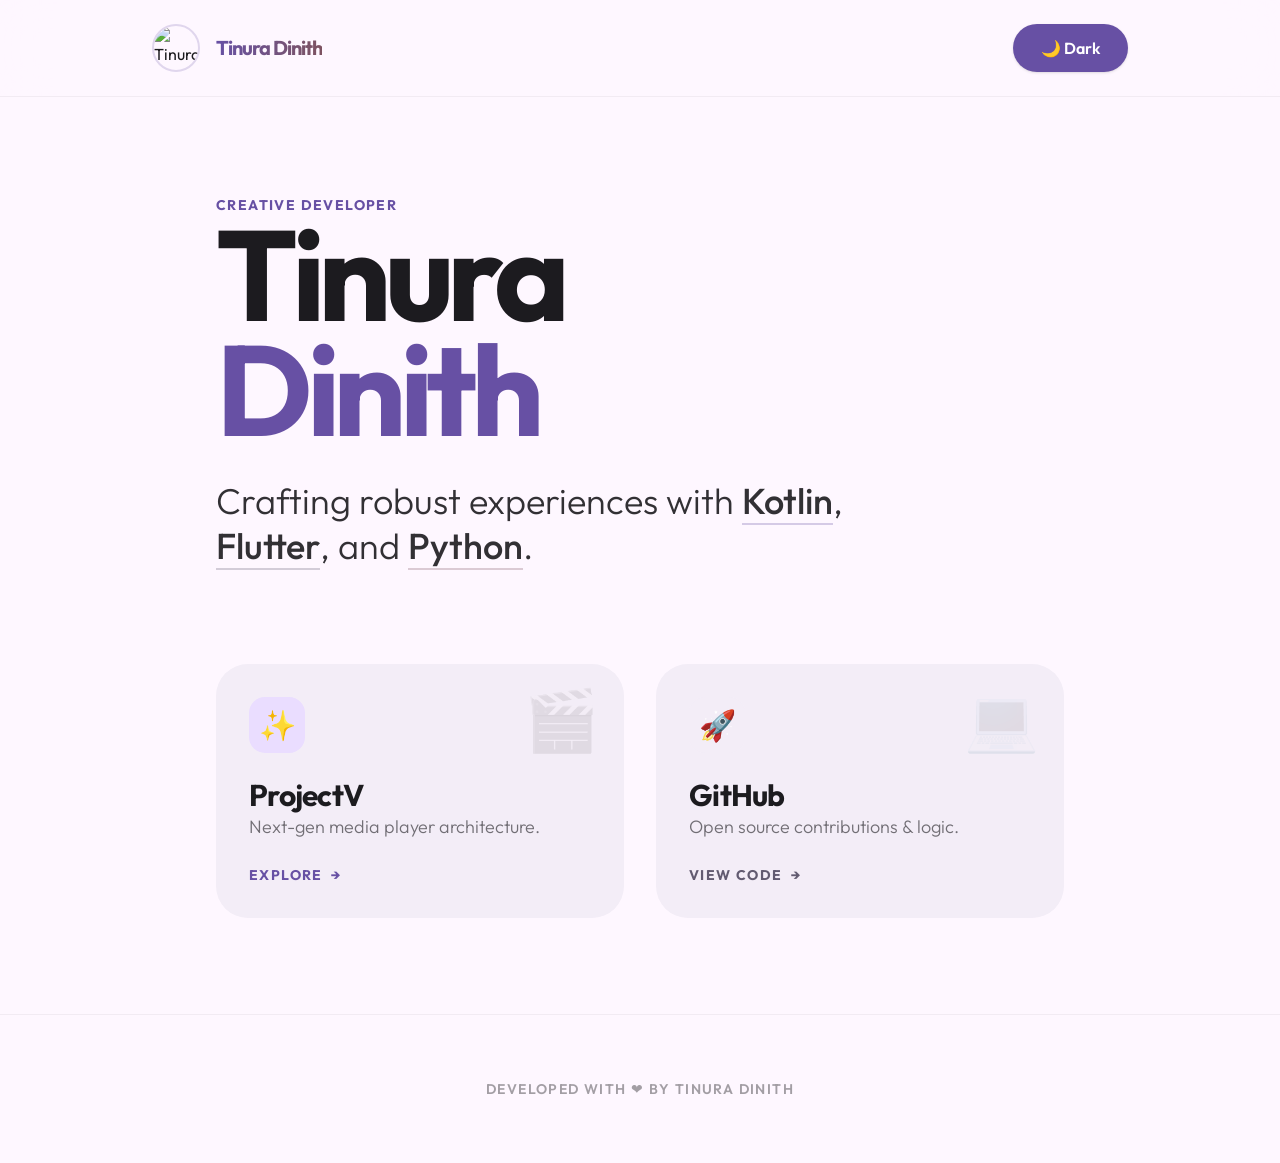
==== index.html @ c0d4d844 "Hello World" ====
<!DOCTYPE html>
<html lang="en">

<head>
    <meta charset="UTF-8">
    <meta name="viewport" content="width=device-width, initial-scale=1.0">
    <title>Tinura Dinith | Pro Developer</title>
    <link rel="icon" type="image/png" href="https://avatars.githubusercontent.com/u/87059430?v=4">
    <link rel="apple-touch-icon" href="https://avatars.githubusercontent.com/u/87059430?v=4">
    <link rel="stylesheet" href="styles.css">
    <script src="js/theme.js" defer></script>
</head>

<body class="min-h-screen">

    <header class="glass-header animate-fade-in">
        <div class="max-w-5xl mx-auto px-6 h-24 flex justify-between items-center">
            <div class="flex items-center gap-4 group cursor-pointer">
                <div class="relative">
                    <img src="https://avatars.githubusercontent.com/u/87059430?v=4" alt="Tinura Dinith"
                        class="w-12 h-12 rounded-full border-2 border-brand-primary/20 group-hover:border-brand-primary transition-colors duration-500">
                    <div
                        class="absolute inset-0 rounded-full bg-brand-primary/10 scale-0 group-hover:scale-125 transition-transform duration-500">
                    </div>
                </div>
                <span
                    class="font-bold tracking-tighter text-xl hidden sm:block bg-clip-text text-transparent bg-gradient-to-r from-brand-primary to-brand-tertiary">Tinura
                    Dinith</span>
            </div>
            <button id="theme-toggle" class="m3-button btn-primary group">
                <span class="dark-icon group-hover:rotate-12 transition-transform">🌙 <span
                        class="hidden sm:inline">Dark</span></span>
                <span class="light-icon hidden group-hover:rotate-45 transition-transform">☀️ <span
                        class="hidden sm:inline">Light</span></span>
            </button>
        </div>
    </header>

    <main class="max-w-4xl mx-auto px-6 pt-48 pb-24 space-y-24">
        <section class="space-y-8 animate-scale-up">
            <div class="space-y-2">
                <span
                    class="text-brand-primary font-bold tracking-widest uppercase text-sm animate-fade-in stagger-1">Creative
                    Developer</span>
                <h1 class="text-7xl sm:text-9xl font-bold tracking-tighter leading-[0.9] animate-fade-in stagger-2">
                    Tinura<br><span class="text-brand-primary">Dinith</span>
                </h1>
            </div>
            <p class="text-2xl sm:text-4xl font-light leading-tight opacity-90 max-w-2xl animate-fade-in stagger-3">
                Crafting robust experiences with <span
                    class="font-medium border-b-2 border-brand-primary/30">Kotlin</span>,
                <span class="font-medium border-b-2 border-brand-secondary/30">Flutter</span>, and
                <span class="font-medium border-b-2 border-brand-tertiary/30">Python</span>.
            </p>
        </section>

        <section class="grid grid-cols-1 sm:grid-cols-2 gap-8 animate-slide-up stagger-3">
            <a href="projectv.html" class="m3-card group relative overflow-hidden">
                <div class="absolute top-0 right-0 p-6 opacity-10 group-hover:opacity-20 transition-opacity text-6xl">🎬
                </div>
                <div class="space-y-6 relative z-10">
                    <div
                        class="w-14 h-14 rounded-2xl bg-brand-primary-container flex items-center justify-center text-3xl group-hover:rotate-6 transition-transform duration-500">
                        ✨
                    </div>
                    <div>
                        <h2 class="text-3xl font-bold tracking-tight">ProjectV</h2>
                        <p class="text-lg opacity-60 font-light">Next-gen media player architecture.</p>
                    </div>
                    <div class="flex items-center gap-2 text-brand-primary font-bold text-sm uppercase tracking-widest">
                        Explore <span class="group-hover:translate-x-2 transition-transform">→</span>
                    </div>
                </div>
            </a>

            <a href="https://github.com/TinuraD" target="_blank" class="m3-card group relative overflow-hidden">
                <div class="absolute top-0 right-0 p-6 opacity-10 group-hover:opacity-20 transition-opacity text-6xl">💻
                </div>
                <div class="space-y-6 relative z-10">
                    <div
                        class="w-14 h-14 rounded-2xl bg-brand-surface-container flex items-center justify-center text-3xl group-hover:rotate-[-6deg] transition-transform duration-500">
                        🚀
                    </div>
                    <div>
                        <h2 class="text-3xl font-bold tracking-tight">GitHub</h2>
                        <p class="text-lg opacity-60 font-light">Open source contributions & logic.</p>
                    </div>
                    <div
                        class="flex items-center gap-2 text-brand-secondary font-bold text-sm uppercase tracking-widest">
                        View Code <span class="group-hover:translate-x-2 transition-transform">→</span>
                    </div>
                </div>
            </a>
        </section>
    </main>

    <footer class="py-16 border-t border-brand-on-surface/5 text-center">
        <p class="text-sm font-semibold tracking-widest uppercase opacity-40">Developed with ❤️ by Tinura Dinith</p>
    </footer>

</body>

</html>
---- styles.css ----
/*! tailwindcss v4.2.1 | MIT License | https://tailwindcss.com */
@import "https://fonts.googleapis.com/css2?family=Outfit:wght@300;400;500;700&display=swap";@layer properties{@supports (((-webkit-hyphens:none)) and (not (margin-trim:inline))) or ((-moz-orient:inline) and (not (color:rgb(from red r g b)))){*,:before,:after,::backdrop{--tw-scale-x:1;--tw-scale-y:1;--tw-scale-z:1;--tw-space-y-reverse:0;--tw-border-style:solid;--tw-gradient-position:initial;--tw-gradient-from:#0000;--tw-gradient-via:#0000;--tw-gradient-to:#0000;--tw-gradient-stops:initial;--tw-gradient-via-stops:initial;--tw-gradient-from-position:0%;--tw-gradient-via-position:50%;--tw-gradient-to-position:100%;--tw-leading:initial;--tw-font-weight:initial;--tw-tracking:initial;--tw-shadow:0 0 #0000;--tw-shadow-color:initial;--tw-shadow-alpha:100%;--tw-inset-shadow:0 0 #0000;--tw-inset-shadow-color:initial;--tw-inset-shadow-alpha:100%;--tw-ring-color:initial;--tw-ring-shadow:0 0 #0000;--tw-inset-ring-color:initial;--tw-inset-ring-shadow:0 0 #0000;--tw-ring-inset:initial;--tw-ring-offset-width:0px;--tw-ring-offset-color:#fff;--tw-ring-offset-shadow:0 0 #0000;--tw-blur:initial;--tw-brightness:initial;--tw-contrast:initial;--tw-grayscale:initial;--tw-hue-rotate:initial;--tw-invert:initial;--tw-opacity:initial;--tw-saturate:initial;--tw-sepia:initial;--tw-drop-shadow:initial;--tw-drop-shadow-color:initial;--tw-drop-shadow-alpha:100%;--tw-drop-shadow-size:initial;--tw-duration:initial;--tw-translate-x:0;--tw-translate-y:0;--tw-translate-z:0;--tw-backdrop-blur:initial;--tw-backdrop-brightness:initial;--tw-backdrop-contrast:initial;--tw-backdrop-grayscale:initial;--tw-backdrop-hue-rotate:initial;--tw-backdrop-invert:initial;--tw-backdrop-opacity:initial;--tw-backdrop-saturate:initial;--tw-backdrop-sepia:initial}}}@layer theme{:root,:host{--font-sans:"Outfit", system-ui, -apple-system, sans-serif;--font-mono:ui-monospace, SFMono-Regular, Menlo, Monaco, Consolas, "Liberation Mono", "Courier New", monospace;--spacing:.25rem;--container-xl:36rem;--container-2xl:42rem;--container-3xl:48rem;--container-4xl:56rem;--container-5xl:64rem;--text-xs:.75rem;--text-xs--line-height:calc(1 / .75);--text-sm:.875rem;--text-sm--line-height:calc(1.25 / .875);--text-base:1rem;--text-base--line-height:calc(1.5 / 1);--text-lg:1.125rem;--text-lg--line-height:calc(1.75 / 1.125);--text-xl:1.25rem;--text-xl--line-height:calc(1.75 / 1.25);--text-2xl:1.5rem;--text-2xl--line-height:calc(2 / 1.5);--text-3xl:1.875rem;--text-3xl--line-height:calc(2.25 / 1.875);--text-4xl:2.25rem;--text-4xl--line-height:calc(2.5 / 2.25);--text-5xl:3rem;--text-5xl--line-height:1;--text-6xl:3.75rem;--text-6xl--line-height:1;--text-7xl:4.5rem;--text-7xl--line-height:1;--text-8xl:6rem;--text-8xl--line-height:1;--text-9xl:8rem;--text-9xl--line-height:1;--font-weight-light:300;--font-weight-medium:500;--font-weight-semibold:600;--font-weight-bold:700;--font-weight-black:900;--tracking-tighter:-.05em;--tracking-tight:-.025em;--tracking-wider:.05em;--tracking-widest:.1em;--leading-tight:1.25;--leading-snug:1.375;--leading-relaxed:1.625;--radius-2xl:1rem;--radius-3xl:1.5rem;--animate-ping:ping 1s cubic-bezier(0, 0, .2, 1) infinite;--animate-pulse:pulse 2s cubic-bezier(.4, 0, .6, 1) infinite;--blur-md:12px;--blur-xl:24px;--blur-3xl:64px;--default-transition-duration:.15s;--default-transition-timing-function:cubic-bezier(.4, 0, .2, 1);--default-font-family:var(--font-sans);--default-mono-font-family:var(--font-mono);--color-brand-primary:var(--primary);--color-brand-secondary:var(--secondary);--color-brand-tertiary:var(--tertiary);--color-brand-bg:var(--background);--color-brand-on-surface:var(--on-surface);--color-brand-on-primary:var(--on-primary);--color-brand-surface-container:var(--surface-container);--color-brand-primary-container:var(--primary-container);--color-brand-on-primary-container:var(--on-primary-container);--radius-m3:28px;--radius-m3-lg:32px;--animate-fade-in:fade-in .8s cubic-bezier(.2, 0, 0, 1);--animate-slide-up:slide-up 1s cubic-bezier(.2, 0, 0, 1);--animate-scale-up:scale-up .8s cubic-bezier(.2, 0, 0, 1)}}@layer base{*,:after,:before,::backdrop{box-sizing:border-box;border:0 solid;margin:0;padding:0}::file-selector-button{box-sizing:border-box;border:0 solid;margin:0;padding:0}html,:host{-webkit-text-size-adjust:100%;tab-size:4;line-height:1.5;font-family:var(--default-font-family,ui-sans-serif, system-ui, sans-serif, "Apple Color Emoji", "Segoe UI Emoji", "Segoe UI Symbol", "Noto Color Emoji");font-feature-settings:var(--default-font-feature-settings,normal);font-variation-settings:var(--default-font-variation-settings,normal);-webkit-tap-highlight-color:transparent}hr{height:0;color:inherit;border-top-width:1px}abbr:where([title]){-webkit-text-decoration:underline dotted;text-decoration:underline dotted}h1,h2,h3,h4,h5,h6{font-size:inherit;font-weight:inherit}a{color:inherit;-webkit-text-decoration:inherit;-webkit-text-decoration:inherit;-webkit-text-decoration:inherit;text-decoration:inherit}b,strong{font-weight:bolder}code,kbd,samp,pre{font-family:var(--default-mono-font-family,ui-monospace, SFMono-Regular, Menlo, Monaco, Consolas, "Liberation Mono", "Courier New", monospace);font-feature-settings:var(--default-mono-font-feature-settings,normal);font-variation-settings:var(--default-mono-font-variation-settings,normal);font-size:1em}small{font-size:80%}sub,sup{vertical-align:baseline;font-size:75%;line-height:0;position:relative}sub{bottom:-.25em}sup{top:-.5em}table{text-indent:0;border-color:inherit;border-collapse:collapse}:-moz-focusring{outline:auto}progress{vertical-align:baseline}summary{display:list-item}ol,ul,menu{list-style:none}img,svg,video,canvas,audio,iframe,embed,object{vertical-align:middle;display:block}img,video{max-width:100%;height:auto}button,input,select,optgroup,textarea{font:inherit;font-feature-settings:inherit;font-variation-settings:inherit;letter-spacing:inherit;color:inherit;opacity:1;background-color:#0000;border-radius:0}::file-selector-button{font:inherit;font-feature-settings:inherit;font-variation-settings:inherit;letter-spacing:inherit;color:inherit;opacity:1;background-color:#0000;border-radius:0}:where(select:is([multiple],[size])) optgroup{font-weight:bolder}:where(select:is([multiple],[size])) optgroup option{padding-inline-start:20px}::file-selector-button{margin-inline-end:4px}::placeholder{opacity:1}@supports (not ((-webkit-appearance:-apple-pay-button))) or (contain-intrinsic-size:1px){::placeholder{color:currentColor}@supports (color:color-mix(in lab, red, red)){::placeholder{color:color-mix(in oklab, currentcolor 50%, transparent)}}}textarea{resize:vertical}::-webkit-search-decoration{-webkit-appearance:none}::-webkit-date-and-time-value{min-height:1lh;text-align:inherit}::-webkit-datetime-edit{display:inline-flex}::-webkit-datetime-edit-fields-wrapper{padding:0}::-webkit-datetime-edit{padding-block:0}::-webkit-datetime-edit-year-field{padding-block:0}::-webkit-datetime-edit-month-field{padding-block:0}::-webkit-datetime-edit-day-field{padding-block:0}::-webkit-datetime-edit-hour-field{padding-block:0}::-webkit-datetime-edit-minute-field{padding-block:0}::-webkit-datetime-edit-second-field{padding-block:0}::-webkit-datetime-edit-millisecond-field{padding-block:0}::-webkit-datetime-edit-meridiem-field{padding-block:0}::-webkit-calendar-picker-indicator{line-height:1}:-moz-ui-invalid{box-shadow:none}button,input:where([type=button],[type=reset],[type=submit]){appearance:button}::file-selector-button{appearance:button}::-webkit-inner-spin-button{height:auto}::-webkit-outer-spin-button{height:auto}[hidden]:where(:not([hidden=until-found])){display:none!important}body{background-color:var(--background);color:var(--on-surface);-webkit-font-smoothing:antialiased;-moz-osx-font-smoothing:grayscale;transition:background-color .6s cubic-bezier(.2,0,0,1),color .6s cubic-bezier(.2,0,0,1);overflow-x:hidden}}@layer components{.m3-card{background-color:var(--surface-container);border-radius:var(--radius-m3-lg);border-style:var(--tw-border-style);padding:calc(var(--spacing) * 8);transition-property:all;transition-timing-function:var(--tw-ease,var(--default-transition-timing-function));transition-duration:var(--tw-duration,var(--default-transition-duration));--tw-duration:.5s;border-width:1px;border-color:#0000;transition-duration:.5s}@media (hover:hover){.m3-card:hover{--tw-shadow:0 20px 25px -5px var(--tw-shadow-color,#0000001a), 0 8px 10px -6px var(--tw-shadow-color,#0000001a);box-shadow:var(--tw-inset-shadow), var(--tw-inset-ring-shadow), var(--tw-ring-offset-shadow), var(--tw-ring-shadow), var(--tw-shadow);--tw-shadow-color:var(--color-brand-primary);scale:1.03}@supports (color:color-mix(in lab, red, red)){.m3-card:hover{--tw-shadow-color:color-mix(in oklab, color-mix(in oklab, var(--color-brand-primary) 5%, transparent) var(--tw-shadow-alpha), transparent)}}}.m3-card:active{scale:.97}.glass-header{top:calc(var(--spacing) * 0);z-index:50;border-bottom-style:var(--tw-border-style);border-bottom-width:1px;border-color:var(--color-brand-on-surface);width:100%;position:fixed}@supports (color:color-mix(in lab, red, red)){.glass-header{border-color:color-mix(in oklab, var(--color-brand-on-surface) 5%, transparent)}}.glass-header{--tw-backdrop-blur:blur(var(--blur-xl));-webkit-backdrop-filter:var(--tw-backdrop-blur,) var(--tw-backdrop-brightness,) var(--tw-backdrop-contrast,) var(--tw-backdrop-grayscale,) var(--tw-backdrop-hue-rotate,) var(--tw-backdrop-invert,) var(--tw-backdrop-opacity,) var(--tw-backdrop-saturate,) var(--tw-backdrop-sepia,);backdrop-filter:var(--tw-backdrop-blur,) var(--tw-backdrop-brightness,) var(--tw-backdrop-contrast,) var(--tw-backdrop-grayscale,) var(--tw-backdrop-hue-rotate,) var(--tw-backdrop-invert,) var(--tw-backdrop-opacity,) var(--tw-backdrop-saturate,) var(--tw-backdrop-sepia,);transition-property:all;transition-timing-function:var(--tw-ease,var(--default-transition-timing-function));transition-duration:var(--tw-duration,var(--default-transition-duration));--tw-duration:.5s;background-color:var(--background);transition-duration:.5s}@supports (color:color-mix(in lab, red, red)){.glass-header{background-color:color-mix(in srgb, var(--background) 80%, transparent)}}.m3-button{align-items:center;gap:calc(var(--spacing) * 3);padding-inline:calc(var(--spacing) * 7);padding-block:calc(var(--spacing) * 3);--tw-font-weight:var(--font-weight-semibold);font-weight:var(--font-weight-semibold);--tw-shadow:0 1px 3px 0 var(--tw-shadow-color,#0000001a), 0 1px 2px -1px var(--tw-shadow-color,#0000001a);box-shadow:var(--tw-inset-shadow), var(--tw-inset-ring-shadow), var(--tw-ring-offset-shadow), var(--tw-ring-shadow), var(--tw-shadow);transition-property:all;transition-timing-function:var(--tw-ease,var(--default-transition-timing-function));transition-duration:var(--tw-duration,var(--default-transition-duration));--tw-duration:.5s;border-radius:3.40282e38px;transition-duration:.5s;display:flex;position:relative;overflow:hidden}@media (hover:hover){.m3-button:hover{--tw-shadow:0 10px 15px -3px var(--tw-shadow-color,#0000001a), 0 4px 6px -4px var(--tw-shadow-color,#0000001a);box-shadow:var(--tw-inset-shadow), var(--tw-inset-ring-shadow), var(--tw-ring-offset-shadow), var(--tw-ring-shadow), var(--tw-shadow)}}.m3-button:active{--tw-scale-x:90%;--tw-scale-y:90%;--tw-scale-z:90%;scale:var(--tw-scale-x) var(--tw-scale-y)}.btn-primary{background-color:var(--primary);color:var(--on-primary)}.stagger-1{animation-delay:.1s}.stagger-2{animation-delay:.2s}.stagger-3{animation-delay:.3s}}@layer utilities{.absolute{position:absolute}.relative{position:relative}.inset-0{inset:calc(var(--spacing) * 0)}.top-0{top:calc(var(--spacing) * 0)}.-right-2{right:calc(var(--spacing) * -2)}.-right-4{right:calc(var(--spacing) * -4)}.right-0{right:calc(var(--spacing) * 0)}.-bottom-2{bottom:calc(var(--spacing) * -2)}.-bottom-4{bottom:calc(var(--spacing) * -4)}.z-10{z-index:10}.z-20{z-index:20}.mx-auto{margin-inline:auto}.flex{display:flex}.grid{display:grid}.hidden{display:none}.inline-block{display:inline-block}.inline-flex{display:inline-flex}.h-2{height:calc(var(--spacing) * 2)}.h-3{height:calc(var(--spacing) * 3)}.h-8{height:calc(var(--spacing) * 8)}.h-10{height:calc(var(--spacing) * 10)}.h-12{height:calc(var(--spacing) * 12)}.h-14{height:calc(var(--spacing) * 14)}.h-20{height:calc(var(--spacing) * 20)}.h-24{height:calc(var(--spacing) * 24)}.h-32{height:calc(var(--spacing) * 32)}.h-full{height:100%}.min-h-screen{min-height:100vh}.w-2{width:calc(var(--spacing) * 2)}.w-3{width:calc(var(--spacing) * 3)}.w-8{width:calc(var(--spacing) * 8)}.w-10{width:calc(var(--spacing) * 10)}.w-12{width:calc(var(--spacing) * 12)}.w-14{width:calc(var(--spacing) * 14)}.w-24{width:calc(var(--spacing) * 24)}.w-32{width:calc(var(--spacing) * 32)}.w-full{width:100%}.max-w-2xl{max-width:var(--container-2xl)}.max-w-3xl{max-width:var(--container-3xl)}.max-w-4xl{max-width:var(--container-4xl)}.max-w-5xl{max-width:var(--container-5xl)}.max-w-xl{max-width:var(--container-xl)}.scale-0{--tw-scale-x:0%;--tw-scale-y:0%;--tw-scale-z:0%;scale:var(--tw-scale-x) var(--tw-scale-y)}.animate-fade-in{animation:var(--animate-fade-in)}.animate-ping{animation:var(--animate-ping)}.animate-pulse{animation:var(--animate-pulse)}.animate-scale-up{animation:var(--animate-scale-up)}.animate-slide-up{animation:var(--animate-slide-up)}.cursor-pointer{cursor:pointer}.grid-cols-1{grid-template-columns:repeat(1,minmax(0,1fr))}.items-center{align-items:center}.justify-between{justify-content:space-between}.justify-center{justify-content:center}.gap-2{gap:calc(var(--spacing) * 2)}.gap-4{gap:calc(var(--spacing) * 4)}.gap-6{gap:calc(var(--spacing) * 6)}.gap-8{gap:calc(var(--spacing) * 8)}:where(.space-y-2>:not(:last-child)){--tw-space-y-reverse:0;margin-block-start:calc(calc(var(--spacing) * 2) * var(--tw-space-y-reverse));margin-block-end:calc(calc(var(--spacing) * 2) * calc(1 - var(--tw-space-y-reverse)))}:where(.space-y-4>:not(:last-child)){--tw-space-y-reverse:0;margin-block-start:calc(calc(var(--spacing) * 4) * var(--tw-space-y-reverse));margin-block-end:calc(calc(var(--spacing) * 4) * calc(1 - var(--tw-space-y-reverse)))}:where(.space-y-6>:not(:last-child)){--tw-space-y-reverse:0;margin-block-start:calc(calc(var(--spacing) * 6) * var(--tw-space-y-reverse));margin-block-end:calc(calc(var(--spacing) * 6) * calc(1 - var(--tw-space-y-reverse)))}:where(.space-y-8>:not(:last-child)){--tw-space-y-reverse:0;margin-block-start:calc(calc(var(--spacing) * 8) * var(--tw-space-y-reverse));margin-block-end:calc(calc(var(--spacing) * 8) * calc(1 - var(--tw-space-y-reverse)))}:where(.space-y-10>:not(:last-child)){--tw-space-y-reverse:0;margin-block-start:calc(calc(var(--spacing) * 10) * var(--tw-space-y-reverse));margin-block-end:calc(calc(var(--spacing) * 10) * calc(1 - var(--tw-space-y-reverse)))}:where(.space-y-12>:not(:last-child)){--tw-space-y-reverse:0;margin-block-start:calc(calc(var(--spacing) * 12) * var(--tw-space-y-reverse));margin-block-end:calc(calc(var(--spacing) * 12) * calc(1 - var(--tw-space-y-reverse)))}:where(.space-y-16>:not(:last-child)){--tw-space-y-reverse:0;margin-block-start:calc(calc(var(--spacing) * 16) * var(--tw-space-y-reverse));margin-block-end:calc(calc(var(--spacing) * 16) * calc(1 - var(--tw-space-y-reverse)))}:where(.space-y-24>:not(:last-child)){--tw-space-y-reverse:0;margin-block-start:calc(calc(var(--spacing) * 24) * var(--tw-space-y-reverse));margin-block-end:calc(calc(var(--spacing) * 24) * calc(1 - var(--tw-space-y-reverse)))}.overflow-hidden{overflow:hidden}.rounded-2xl{border-radius:var(--radius-2xl)}.rounded-3xl{border-radius:var(--radius-3xl)}.rounded-\[2rem\]{border-radius:2rem}.rounded-full{border-radius:3.40282e38px}.border{border-style:var(--tw-border-style);border-width:1px}.border-2{border-style:var(--tw-border-style);border-width:2px}.border-t{border-top-style:var(--tw-border-style);border-top-width:1px}.border-b-2{border-bottom-style:var(--tw-border-style);border-bottom-width:2px}.border-brand-on-surface\/5{border-color:var(--color-brand-on-surface)}@supports (color:color-mix(in lab, red, red)){.border-brand-on-surface\/5{border-color:color-mix(in oklab, var(--color-brand-on-surface) 5%, transparent)}}.border-brand-on-surface\/10{border-color:var(--color-brand-on-surface)}@supports (color:color-mix(in lab, red, red)){.border-brand-on-surface\/10{border-color:color-mix(in oklab, var(--color-brand-on-surface) 10%, transparent)}}.border-brand-primary\/20{border-color:var(--color-brand-primary)}@supports (color:color-mix(in lab, red, red)){.border-brand-primary\/20{border-color:color-mix(in oklab, var(--color-brand-primary) 20%, transparent)}}.border-brand-primary\/30{border-color:var(--color-brand-primary)}@supports (color:color-mix(in lab, red, red)){.border-brand-primary\/30{border-color:color-mix(in oklab, var(--color-brand-primary) 30%, transparent)}}.border-brand-secondary\/30{border-color:var(--color-brand-secondary)}@supports (color:color-mix(in lab, red, red)){.border-brand-secondary\/30{border-color:color-mix(in oklab, var(--color-brand-secondary) 30%, transparent)}}.border-brand-tertiary\/30{border-color:var(--color-brand-tertiary)}@supports (color:color-mix(in lab, red, red)){.border-brand-tertiary\/30{border-color:color-mix(in oklab, var(--color-brand-tertiary) 30%, transparent)}}.bg-brand-primary{background-color:var(--color-brand-primary)}.bg-brand-primary-container{background-color:var(--color-brand-primary-container)}.bg-brand-primary\/10{background-color:var(--color-brand-primary)}@supports (color:color-mix(in lab, red, red)){.bg-brand-primary\/10{background-color:color-mix(in oklab, var(--color-brand-primary) 10%, transparent)}}.bg-brand-secondary\/10{background-color:var(--color-brand-secondary)}@supports (color:color-mix(in lab, red, red)){.bg-brand-secondary\/10{background-color:color-mix(in oklab, var(--color-brand-secondary) 10%, transparent)}}.bg-brand-surface-container{background-color:var(--color-brand-surface-container)}.bg-gradient-to-r{--tw-gradient-position:to right in oklab;background-image:linear-gradient(var(--tw-gradient-stops))}.from-brand-primary{--tw-gradient-from:var(--color-brand-primary);--tw-gradient-stops:var(--tw-gradient-via-stops,var(--tw-gradient-position), var(--tw-gradient-from) var(--tw-gradient-from-position), var(--tw-gradient-to) var(--tw-gradient-to-position))}.to-brand-tertiary{--tw-gradient-to:var(--color-brand-tertiary);--tw-gradient-stops:var(--tw-gradient-via-stops,var(--tw-gradient-position), var(--tw-gradient-from) var(--tw-gradient-from-position), var(--tw-gradient-to) var(--tw-gradient-to-position))}.bg-clip-text{-webkit-background-clip:text;background-clip:text}.p-1{padding:calc(var(--spacing) * 1)}.p-6{padding:calc(var(--spacing) * 6)}.px-4{padding-inline:calc(var(--spacing) * 4)}.px-6{padding-inline:calc(var(--spacing) * 6)}.px-8{padding-inline:calc(var(--spacing) * 8)}.py-2{padding-block:calc(var(--spacing) * 2)}.py-3{padding-block:calc(var(--spacing) * 3)}.py-12{padding-block:calc(var(--spacing) * 12)}.py-16{padding-block:calc(var(--spacing) * 16)}.pt-12{padding-top:calc(var(--spacing) * 12)}.pt-40{padding-top:calc(var(--spacing) * 40)}.pt-48{padding-top:calc(var(--spacing) * 48)}.pb-20{padding-bottom:calc(var(--spacing) * 20)}.pb-24{padding-bottom:calc(var(--spacing) * 24)}.text-center{text-align:center}.text-2xl{font-size:var(--text-2xl);line-height:var(--tw-leading,var(--text-2xl--line-height))}.text-3xl{font-size:var(--text-3xl);line-height:var(--tw-leading,var(--text-3xl--line-height))}.text-5xl{font-size:var(--text-5xl);line-height:var(--tw-leading,var(--text-5xl--line-height))}.text-6xl{font-size:var(--text-6xl);line-height:var(--tw-leading,var(--text-6xl--line-height))}.text-7xl{font-size:var(--text-7xl);line-height:var(--tw-leading,var(--text-7xl--line-height))}.text-base{font-size:var(--text-base);line-height:var(--tw-leading,var(--text-base--line-height))}.text-lg{font-size:var(--text-lg);line-height:var(--tw-leading,var(--text-lg--line-height))}.text-sm{font-size:var(--text-sm);line-height:var(--tw-leading,var(--text-sm--line-height))}.text-xl{font-size:var(--text-xl);line-height:var(--tw-leading,var(--text-xl--line-height))}.text-xs{font-size:var(--text-xs);line-height:var(--tw-leading,var(--text-xs--line-height))}.leading-\[0\.9\]{--tw-leading:.9;line-height:.9}.leading-relaxed{--tw-leading:var(--leading-relaxed);line-height:var(--leading-relaxed)}.leading-snug{--tw-leading:var(--leading-snug);line-height:var(--leading-snug)}.leading-tight{--tw-leading:var(--leading-tight);line-height:var(--leading-tight)}.font-black{--tw-font-weight:var(--font-weight-black);font-weight:var(--font-weight-black)}.font-bold{--tw-font-weight:var(--font-weight-bold);font-weight:var(--font-weight-bold)}.font-light{--tw-font-weight:var(--font-weight-light);font-weight:var(--font-weight-light)}.font-medium{--tw-font-weight:var(--font-weight-medium);font-weight:var(--font-weight-medium)}.font-semibold{--tw-font-weight:var(--font-weight-semibold);font-weight:var(--font-weight-semibold)}.tracking-\[0\.2em\]{--tw-tracking:.2em;letter-spacing:.2em}.tracking-tight{--tw-tracking:var(--tracking-tight);letter-spacing:var(--tracking-tight)}.tracking-tighter{--tw-tracking:var(--tracking-tighter);letter-spacing:var(--tracking-tighter)}.tracking-wider{--tw-tracking:var(--tracking-wider);letter-spacing:var(--tracking-wider)}.tracking-widest{--tw-tracking:var(--tracking-widest);letter-spacing:var(--tracking-widest)}.text-brand-on-primary{color:var(--color-brand-on-primary)}.text-brand-on-primary-container{color:var(--color-brand-on-primary-container)}.text-brand-primary{color:var(--color-brand-primary)}.text-brand-secondary{color:var(--color-brand-secondary)}.text-transparent{color:#0000}.uppercase{text-transform:uppercase}.opacity-10{opacity:.1}.opacity-20{opacity:.2}.opacity-30{opacity:.3}.opacity-40{opacity:.4}.opacity-50{opacity:.5}.opacity-60{opacity:.6}.opacity-70{opacity:.7}.opacity-75{opacity:.75}.opacity-80{opacity:.8}.opacity-90{opacity:.9}.shadow-2xl{--tw-shadow:0 25px 50px -12px var(--tw-shadow-color,#00000040);box-shadow:var(--tw-inset-shadow), var(--tw-inset-ring-shadow), var(--tw-ring-offset-shadow), var(--tw-ring-shadow), var(--tw-shadow)}.shadow-inner{--tw-shadow:inset 0 2px 4px 0 var(--tw-shadow-color,#0000000d);box-shadow:var(--tw-inset-shadow), var(--tw-inset-ring-shadow), var(--tw-ring-offset-shadow), var(--tw-ring-shadow), var(--tw-shadow)}.shadow-lg{--tw-shadow:0 10px 15px -3px var(--tw-shadow-color,#0000001a), 0 4px 6px -4px var(--tw-shadow-color,#0000001a);box-shadow:var(--tw-inset-shadow), var(--tw-inset-ring-shadow), var(--tw-ring-offset-shadow), var(--tw-ring-shadow), var(--tw-shadow)}.shadow-xl{--tw-shadow:0 20px 25px -5px var(--tw-shadow-color,#0000001a), 0 8px 10px -6px var(--tw-shadow-color,#0000001a);box-shadow:var(--tw-inset-shadow), var(--tw-inset-ring-shadow), var(--tw-ring-offset-shadow), var(--tw-ring-shadow), var(--tw-shadow)}.ring-4{--tw-ring-shadow:var(--tw-ring-inset,) 0 0 0 calc(4px + var(--tw-ring-offset-width)) var(--tw-ring-color,currentcolor);box-shadow:var(--tw-inset-shadow), var(--tw-inset-ring-shadow), var(--tw-ring-offset-shadow), var(--tw-ring-shadow), var(--tw-shadow)}.ring-8{--tw-ring-shadow:var(--tw-ring-inset,) 0 0 0 calc(8px + var(--tw-ring-offset-width)) var(--tw-ring-color,currentcolor);box-shadow:var(--tw-inset-shadow), var(--tw-inset-ring-shadow), var(--tw-ring-offset-shadow), var(--tw-ring-shadow), var(--tw-shadow)}.ring-brand-bg{--tw-ring-color:var(--color-brand-bg)}.blur-3xl{--tw-blur:blur(var(--blur-3xl));filter:var(--tw-blur,) var(--tw-brightness,) var(--tw-contrast,) var(--tw-grayscale,) var(--tw-hue-rotate,) var(--tw-invert,) var(--tw-saturate,) var(--tw-sepia,) var(--tw-drop-shadow,)}.transition-colors{transition-property:color,background-color,border-color,outline-color,text-decoration-color,fill,stroke,--tw-gradient-from,--tw-gradient-via,--tw-gradient-to;transition-timing-function:var(--tw-ease,var(--default-transition-timing-function));transition-duration:var(--tw-duration,var(--default-transition-duration))}.transition-opacity{transition-property:opacity;transition-timing-function:var(--tw-ease,var(--default-transition-timing-function));transition-duration:var(--tw-duration,var(--default-transition-duration))}.transition-transform{transition-property:transform,translate,scale,rotate;transition-timing-function:var(--tw-ease,var(--default-transition-timing-function));transition-duration:var(--tw-duration,var(--default-transition-duration))}.duration-500{--tw-duration:.5s;transition-duration:.5s}@media (hover:hover){.group-hover\:-translate-x-1:is(:where(.group):hover *){--tw-translate-x:calc(var(--spacing) * -1);translate:var(--tw-translate-x) var(--tw-translate-y)}.group-hover\:translate-x-2:is(:where(.group):hover *){--tw-translate-x:calc(var(--spacing) * 2);translate:var(--tw-translate-x) var(--tw-translate-y)}.group-hover\:scale-110:is(:where(.group):hover *){--tw-scale-x:110%;--tw-scale-y:110%;--tw-scale-z:110%;scale:var(--tw-scale-x) var(--tw-scale-y)}.group-hover\:scale-125:is(:where(.group):hover *){--tw-scale-x:125%;--tw-scale-y:125%;--tw-scale-z:125%;scale:var(--tw-scale-x) var(--tw-scale-y)}.group-hover\:rotate-6:is(:where(.group):hover *){rotate:6deg}.group-hover\:rotate-12:is(:where(.group):hover *){rotate:12deg}.group-hover\:rotate-45:is(:where(.group):hover *){rotate:45deg}.group-hover\:rotate-\[-6deg\]:is(:where(.group):hover *){rotate:-6deg}.group-hover\:border-brand-primary:is(:where(.group):hover *){border-color:var(--color-brand-primary)}.group-hover\:opacity-20:is(:where(.group):hover *){opacity:.2}.group-hover\:opacity-40:is(:where(.group):hover *){opacity:.4}.hover\:rotate-3:hover{rotate:3deg}}@media (min-width:40rem){.sm\:block{display:block}.sm\:inline{display:inline}.sm\:grid-cols-2{grid-template-columns:repeat(2,minmax(0,1fr))}.sm\:text-3xl{font-size:var(--text-3xl);line-height:var(--tw-leading,var(--text-3xl--line-height))}.sm\:text-4xl{font-size:var(--text-4xl);line-height:var(--tw-leading,var(--text-4xl--line-height))}.sm\:text-8xl{font-size:var(--text-8xl);line-height:var(--tw-leading,var(--text-8xl--line-height))}.sm\:text-9xl{font-size:var(--text-9xl);line-height:var(--tw-leading,var(--text-9xl--line-height))}}}:root{--primary:#6750a4;--primary-container:#eaddff;--on-primary-container:#21005d;--secondary:#625b71;--tertiary:#7d5260;--background:#fef7ff;--surface:#fef7ff;--surface-container:#f3edf7;--on-surface:#1c1b1f;--on-primary:#fff}.dark{--primary:#d0bcff;--primary-container:#4f378b;--on-primary-container:#eaddff;--secondary:#ccc2dc;--tertiary:#efb8c8;--background:#141218;--surface:#141218;--surface-container:#211f26;--on-surface:#e6e1e5;--on-primary:#381e72}@property --tw-scale-x{syntax:"*";inherits:false;initial-value:1}@property --tw-scale-y{syntax:"*";inherits:false;initial-value:1}@property --tw-scale-z{syntax:"*";inherits:false;initial-value:1}@property --tw-space-y-reverse{syntax:"*";inherits:false;initial-value:0}@property --tw-border-style{syntax:"*";inherits:false;initial-value:solid}@property --tw-gradient-position{syntax:"*";inherits:false}@property --tw-gradient-from{syntax:"<color>";inherits:false;initial-value:#0000}@property --tw-gradient-via{syntax:"<color>";inherits:false;initial-value:#0000}@property --tw-gradient-to{syntax:"<color>";inherits:false;initial-value:#0000}@property --tw-gradient-stops{syntax:"*";inherits:false}@property --tw-gradient-via-stops{syntax:"*";inherits:false}@property --tw-gradient-from-position{syntax:"<length-percentage>";inherits:false;initial-value:0%}@property --tw-gradient-via-position{syntax:"<length-percentage>";inherits:false;initial-value:50%}@property --tw-gradient-to-position{syntax:"<length-percentage>";inherits:false;initial-value:100%}@property --tw-leading{syntax:"*";inherits:false}@property --tw-font-weight{syntax:"*";inherits:false}@property --tw-tracking{syntax:"*";inherits:false}@property --tw-shadow{syntax:"*";inherits:false;initial-value:0 0 #0000}@property --tw-shadow-color{syntax:"*";inherits:false}@property --tw-shadow-alpha{syntax:"<percentage>";inherits:false;initial-value:100%}@property --tw-inset-shadow{syntax:"*";inherits:false;initial-value:0 0 #0000}@property --tw-inset-shadow-color{syntax:"*";inherits:false}@property --tw-inset-shadow-alpha{syntax:"<percentage>";inherits:false;initial-value:100%}@property --tw-ring-color{syntax:"*";inherits:false}@property --tw-ring-shadow{syntax:"*";inherits:false;initial-value:0 0 #0000}@property --tw-inset-ring-color{syntax:"*";inherits:false}@property --tw-inset-ring-shadow{syntax:"*";inherits:false;initial-value:0 0 #0000}@property --tw-ring-inset{syntax:"*";inherits:false}@property --tw-ring-offset-width{syntax:"<length>";inherits:false;initial-value:0}@property --tw-ring-offset-color{syntax:"*";inherits:false;initial-value:#fff}@property --tw-ring-offset-shadow{syntax:"*";inherits:false;initial-value:0 0 #0000}@property --tw-blur{syntax:"*";inherits:false}@property --tw-brightness{syntax:"*";inherits:false}@property --tw-contrast{syntax:"*";inherits:false}@property --tw-grayscale{syntax:"*";inherits:false}@property --tw-hue-rotate{syntax:"*";inherits:false}@property --tw-invert{syntax:"*";inherits:false}@property --tw-opacity{syntax:"*";inherits:false}@property --tw-saturate{syntax:"*";inherits:false}@property --tw-sepia{syntax:"*";inherits:false}@property --tw-drop-shadow{syntax:"*";inherits:false}@property --tw-drop-shadow-color{syntax:"*";inherits:false}@property --tw-drop-shadow-alpha{syntax:"<percentage>";inherits:false;initial-value:100%}@property --tw-drop-shadow-size{syntax:"*";inherits:false}@property --tw-duration{syntax:"*";inherits:false}@property --tw-translate-x{syntax:"*";inherits:false;initial-value:0}@property --tw-translate-y{syntax:"*";inherits:false;initial-value:0}@property --tw-translate-z{syntax:"*";inherits:false;initial-value:0}@property --tw-backdrop-blur{syntax:"*";inherits:false}@property --tw-backdrop-brightness{syntax:"*";inherits:false}@property --tw-backdrop-contrast{syntax:"*";inherits:false}@property --tw-backdrop-grayscale{syntax:"*";inherits:false}@property --tw-backdrop-hue-rotate{syntax:"*";inherits:false}@property --tw-backdrop-invert{syntax:"*";inherits:false}@property --tw-backdrop-opacity{syntax:"*";inherits:false}@property --tw-backdrop-saturate{syntax:"*";inherits:false}@property --tw-backdrop-sepia{syntax:"*";inherits:false}@keyframes ping{75%,to{opacity:0;transform:scale(2)}}@keyframes pulse{50%{opacity:.5}}@keyframes fade-in{0%{opacity:0;filter:blur(4px)}to{opacity:1;filter:blur()}}@keyframes slide-up{0%{opacity:0;transform:translateY(24px)}to{opacity:1;transform:translateY(0)}}@keyframes scale-up{0%{opacity:0;transform:scale(.95)}to{opacity:1;transform:scale(1)}}
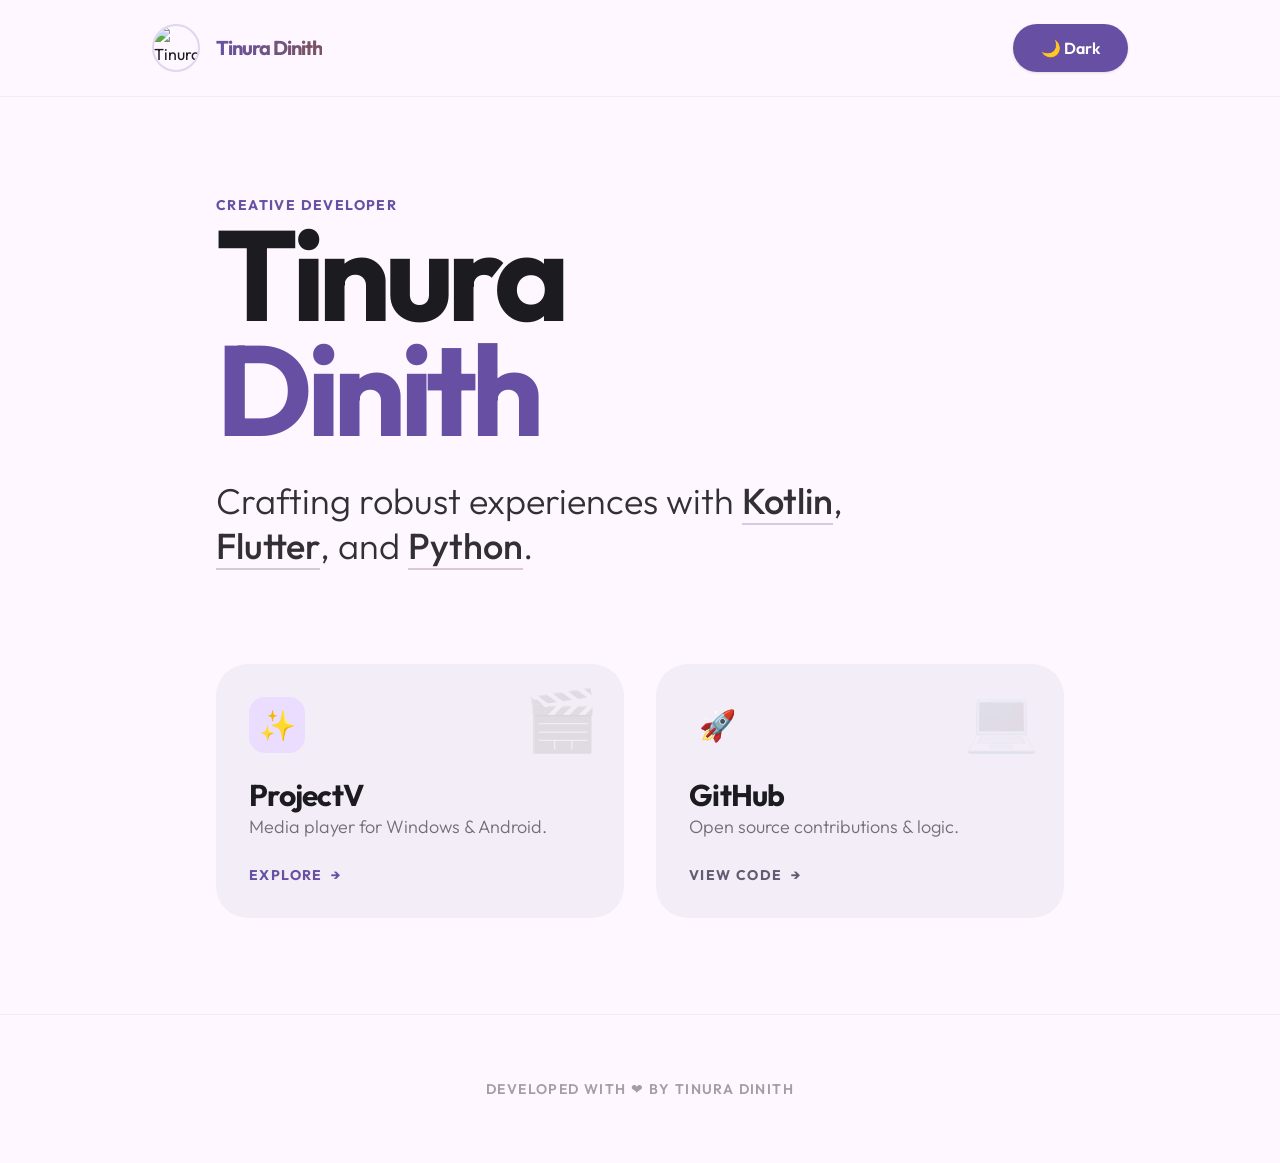
==== commit 8fb06317: "ProjectV info.." ====
--- a/index.html
+++ b/index.html
@@ -65,7 +65,7 @@
                     </div>
                     <div>
                         <h2 class="text-3xl font-bold tracking-tight">ProjectV</h2>
-                        <p class="text-lg opacity-60 font-light">Next-gen media player architecture.</p>
+                        <p class="text-lg opacity-60 font-light">Media player for Windows & Android.</p>
                     </div>
                     <div class="flex items-center gap-2 text-brand-primary font-bold text-sm uppercase tracking-widest">
                         Explore <span class="group-hover:translate-x-2 transition-transform">→</span>
--- a/styles.css
+++ b/styles.css
@@ -1,2 +1,2 @@
 /*! tailwindcss v4.2.1 | MIT License | https://tailwindcss.com */
-@import "https://fonts.googleapis.com/css2?family=Outfit:wght@300;400;500;700&display=swap";@layer properties{@supports (((-webkit-hyphens:none)) and (not (margin-trim:inline))) or ((-moz-orient:inline) and (not (color:rgb(from red r g b)))){*,:before,:after,::backdrop{--tw-scale-x:1;--tw-scale-y:1;--tw-scale-z:1;--tw-space-y-reverse:0;--tw-border-style:solid;--tw-gradient-position:initial;--tw-gradient-from:#0000;--tw-gradient-via:#0000;--tw-gradient-to:#0000;--tw-gradient-stops:initial;--tw-gradient-via-stops:initial;--tw-gradient-from-position:0%;--tw-gradient-via-position:50%;--tw-gradient-to-position:100%;--tw-leading:initial;--tw-font-weight:initial;--tw-tracking:initial;--tw-shadow:0 0 #0000;--tw-shadow-color:initial;--tw-shadow-alpha:100%;--tw-inset-shadow:0 0 #0000;--tw-inset-shadow-color:initial;--tw-inset-shadow-alpha:100%;--tw-ring-color:initial;--tw-ring-shadow:0 0 #0000;--tw-inset-ring-color:initial;--tw-inset-ring-shadow:0 0 #0000;--tw-ring-inset:initial;--tw-ring-offset-width:0px;--tw-ring-offset-color:#fff;--tw-ring-offset-shadow:0 0 #0000;--tw-blur:initial;--tw-brightness:initial;--tw-contrast:initial;--tw-grayscale:initial;--tw-hue-rotate:initial;--tw-invert:initial;--tw-opacity:initial;--tw-saturate:initial;--tw-sepia:initial;--tw-drop-shadow:initial;--tw-drop-shadow-color:initial;--tw-drop-shadow-alpha:100%;--tw-drop-shadow-size:initial;--tw-duration:initial;--tw-translate-x:0;--tw-translate-y:0;--tw-translate-z:0;--tw-backdrop-blur:initial;--tw-backdrop-brightness:initial;--tw-backdrop-contrast:initial;--tw-backdrop-grayscale:initial;--tw-backdrop-hue-rotate:initial;--tw-backdrop-invert:initial;--tw-backdrop-opacity:initial;--tw-backdrop-saturate:initial;--tw-backdrop-sepia:initial}}}@layer theme{:root,:host{--font-sans:"Outfit", system-ui, -apple-system, sans-serif;--font-mono:ui-monospace, SFMono-Regular, Menlo, Monaco, Consolas, "Liberation Mono", "Courier New", monospace;--spacing:.25rem;--container-xl:36rem;--container-2xl:42rem;--container-3xl:48rem;--container-4xl:56rem;--container-5xl:64rem;--text-xs:.75rem;--text-xs--line-height:calc(1 / .75);--text-sm:.875rem;--text-sm--line-height:calc(1.25 / .875);--text-base:1rem;--text-base--line-height:calc(1.5 / 1);--text-lg:1.125rem;--text-lg--line-height:calc(1.75 / 1.125);--text-xl:1.25rem;--text-xl--line-height:calc(1.75 / 1.25);--text-2xl:1.5rem;--text-2xl--line-height:calc(2 / 1.5);--text-3xl:1.875rem;--text-3xl--line-height:calc(2.25 / 1.875);--text-4xl:2.25rem;--text-4xl--line-height:calc(2.5 / 2.25);--text-5xl:3rem;--text-5xl--line-height:1;--text-6xl:3.75rem;--text-6xl--line-height:1;--text-7xl:4.5rem;--text-7xl--line-height:1;--text-8xl:6rem;--text-8xl--line-height:1;--text-9xl:8rem;--text-9xl--line-height:1;--font-weight-light:300;--font-weight-medium:500;--font-weight-semibold:600;--font-weight-bold:700;--font-weight-black:900;--tracking-tighter:-.05em;--tracking-tight:-.025em;--tracking-wider:.05em;--tracking-widest:.1em;--leading-tight:1.25;--leading-snug:1.375;--leading-relaxed:1.625;--radius-2xl:1rem;--radius-3xl:1.5rem;--animate-ping:ping 1s cubic-bezier(0, 0, .2, 1) infinite;--animate-pulse:pulse 2s cubic-bezier(.4, 0, .6, 1) infinite;--blur-md:12px;--blur-xl:24px;--blur-3xl:64px;--default-transition-duration:.15s;--default-transition-timing-function:cubic-bezier(.4, 0, .2, 1);--default-font-family:var(--font-sans);--default-mono-font-family:var(--font-mono);--color-brand-primary:var(--primary);--color-brand-secondary:var(--secondary);--color-brand-tertiary:var(--tertiary);--color-brand-bg:var(--background);--color-brand-on-surface:var(--on-surface);--color-brand-on-primary:var(--on-primary);--color-brand-surface-container:var(--surface-container);--color-brand-primary-container:var(--primary-container);--color-brand-on-primary-container:var(--on-primary-container);--radius-m3:28px;--radius-m3-lg:32px;--animate-fade-in:fade-in .8s cubic-bezier(.2, 0, 0, 1);--animate-slide-up:slide-up 1s cubic-bezier(.2, 0, 0, 1);--animate-scale-up:scale-up .8s cubic-bezier(.2, 0, 0, 1)}}@layer base{*,:after,:before,::backdrop{box-sizing:border-box;border:0 solid;margin:0;padding:0}::file-selector-button{box-sizing:border-box;border:0 solid;margin:0;padding:0}html,:host{-webkit-text-size-adjust:100%;tab-size:4;line-height:1.5;font-family:var(--default-font-family,ui-sans-serif, system-ui, sans-serif, "Apple Color Emoji", "Segoe UI Emoji", "Segoe UI Symbol", "Noto Color Emoji");font-feature-settings:var(--default-font-feature-settings,normal);font-variation-settings:var(--default-font-variation-settings,normal);-webkit-tap-highlight-color:transparent}hr{height:0;color:inherit;border-top-width:1px}abbr:where([title]){-webkit-text-decoration:underline dotted;text-decoration:underline dotted}h1,h2,h3,h4,h5,h6{font-size:inherit;font-weight:inherit}a{color:inherit;-webkit-text-decoration:inherit;-webkit-text-decoration:inherit;-webkit-text-decoration:inherit;text-decoration:inherit}b,strong{font-weight:bolder}code,kbd,samp,pre{font-family:var(--default-mono-font-family,ui-monospace, SFMono-Regular, Menlo, Monaco, Consolas, "Liberation Mono", "Courier New", monospace);font-feature-settings:var(--default-mono-font-feature-settings,normal);font-variation-settings:var(--default-mono-font-variation-settings,normal);font-size:1em}small{font-size:80%}sub,sup{vertical-align:baseline;font-size:75%;line-height:0;position:relative}sub{bottom:-.25em}sup{top:-.5em}table{text-indent:0;border-color:inherit;border-collapse:collapse}:-moz-focusring{outline:auto}progress{vertical-align:baseline}summary{display:list-item}ol,ul,menu{list-style:none}img,svg,video,canvas,audio,iframe,embed,object{vertical-align:middle;display:block}img,video{max-width:100%;height:auto}button,input,select,optgroup,textarea{font:inherit;font-feature-settings:inherit;font-variation-settings:inherit;letter-spacing:inherit;color:inherit;opacity:1;background-color:#0000;border-radius:0}::file-selector-button{font:inherit;font-feature-settings:inherit;font-variation-settings:inherit;letter-spacing:inherit;color:inherit;opacity:1;background-color:#0000;border-radius:0}:where(select:is([multiple],[size])) optgroup{font-weight:bolder}:where(select:is([multiple],[size])) optgroup option{padding-inline-start:20px}::file-selector-button{margin-inline-end:4px}::placeholder{opacity:1}@supports (not ((-webkit-appearance:-apple-pay-button))) or (contain-intrinsic-size:1px){::placeholder{color:currentColor}@supports (color:color-mix(in lab, red, red)){::placeholder{color:color-mix(in oklab, currentcolor 50%, transparent)}}}textarea{resize:vertical}::-webkit-search-decoration{-webkit-appearance:none}::-webkit-date-and-time-value{min-height:1lh;text-align:inherit}::-webkit-datetime-edit{display:inline-flex}::-webkit-datetime-edit-fields-wrapper{padding:0}::-webkit-datetime-edit{padding-block:0}::-webkit-datetime-edit-year-field{padding-block:0}::-webkit-datetime-edit-month-field{padding-block:0}::-webkit-datetime-edit-day-field{padding-block:0}::-webkit-datetime-edit-hour-field{padding-block:0}::-webkit-datetime-edit-minute-field{padding-block:0}::-webkit-datetime-edit-second-field{padding-block:0}::-webkit-datetime-edit-millisecond-field{padding-block:0}::-webkit-datetime-edit-meridiem-field{padding-block:0}::-webkit-calendar-picker-indicator{line-height:1}:-moz-ui-invalid{box-shadow:none}button,input:where([type=button],[type=reset],[type=submit]){appearance:button}::file-selector-button{appearance:button}::-webkit-inner-spin-button{height:auto}::-webkit-outer-spin-button{height:auto}[hidden]:where(:not([hidden=until-found])){display:none!important}body{background-color:var(--background);color:var(--on-surface);-webkit-font-smoothing:antialiased;-moz-osx-font-smoothing:grayscale;transition:background-color .6s cubic-bezier(.2,0,0,1),color .6s cubic-bezier(.2,0,0,1);overflow-x:hidden}}@layer components{.m3-card{background-color:var(--surface-container);border-radius:var(--radius-m3-lg);border-style:var(--tw-border-style);padding:calc(var(--spacing) * 8);transition-property:all;transition-timing-function:var(--tw-ease,var(--default-transition-timing-function));transition-duration:var(--tw-duration,var(--default-transition-duration));--tw-duration:.5s;border-width:1px;border-color:#0000;transition-duration:.5s}@media (hover:hover){.m3-card:hover{--tw-shadow:0 20px 25px -5px var(--tw-shadow-color,#0000001a), 0 8px 10px -6px var(--tw-shadow-color,#0000001a);box-shadow:var(--tw-inset-shadow), var(--tw-inset-ring-shadow), var(--tw-ring-offset-shadow), var(--tw-ring-shadow), var(--tw-shadow);--tw-shadow-color:var(--color-brand-primary);scale:1.03}@supports (color:color-mix(in lab, red, red)){.m3-card:hover{--tw-shadow-color:color-mix(in oklab, color-mix(in oklab, var(--color-brand-primary) 5%, transparent) var(--tw-shadow-alpha), transparent)}}}.m3-card:active{scale:.97}.glass-header{top:calc(var(--spacing) * 0);z-index:50;border-bottom-style:var(--tw-border-style);border-bottom-width:1px;border-color:var(--color-brand-on-surface);width:100%;position:fixed}@supports (color:color-mix(in lab, red, red)){.glass-header{border-color:color-mix(in oklab, var(--color-brand-on-surface) 5%, transparent)}}.glass-header{--tw-backdrop-blur:blur(var(--blur-xl));-webkit-backdrop-filter:var(--tw-backdrop-blur,) var(--tw-backdrop-brightness,) var(--tw-backdrop-contrast,) var(--tw-backdrop-grayscale,) var(--tw-backdrop-hue-rotate,) var(--tw-backdrop-invert,) var(--tw-backdrop-opacity,) var(--tw-backdrop-saturate,) var(--tw-backdrop-sepia,);backdrop-filter:var(--tw-backdrop-blur,) var(--tw-backdrop-brightness,) var(--tw-backdrop-contrast,) var(--tw-backdrop-grayscale,) var(--tw-backdrop-hue-rotate,) var(--tw-backdrop-invert,) var(--tw-backdrop-opacity,) var(--tw-backdrop-saturate,) var(--tw-backdrop-sepia,);transition-property:all;transition-timing-function:var(--tw-ease,var(--default-transition-timing-function));transition-duration:var(--tw-duration,var(--default-transition-duration));--tw-duration:.5s;background-color:var(--background);transition-duration:.5s}@supports (color:color-mix(in lab, red, red)){.glass-header{background-color:color-mix(in srgb, var(--background) 80%, transparent)}}.m3-button{align-items:center;gap:calc(var(--spacing) * 3);padding-inline:calc(var(--spacing) * 7);padding-block:calc(var(--spacing) * 3);--tw-font-weight:var(--font-weight-semibold);font-weight:var(--font-weight-semibold);--tw-shadow:0 1px 3px 0 var(--tw-shadow-color,#0000001a), 0 1px 2px -1px var(--tw-shadow-color,#0000001a);box-shadow:var(--tw-inset-shadow), var(--tw-inset-ring-shadow), var(--tw-ring-offset-shadow), var(--tw-ring-shadow), var(--tw-shadow);transition-property:all;transition-timing-function:var(--tw-ease,var(--default-transition-timing-function));transition-duration:var(--tw-duration,var(--default-transition-duration));--tw-duration:.5s;border-radius:3.40282e38px;transition-duration:.5s;display:flex;position:relative;overflow:hidden}@media (hover:hover){.m3-button:hover{--tw-shadow:0 10px 15px -3px var(--tw-shadow-color,#0000001a), 0 4px 6px -4px var(--tw-shadow-color,#0000001a);box-shadow:var(--tw-inset-shadow), var(--tw-inset-ring-shadow), var(--tw-ring-offset-shadow), var(--tw-ring-shadow), var(--tw-shadow)}}.m3-button:active{--tw-scale-x:90%;--tw-scale-y:90%;--tw-scale-z:90%;scale:var(--tw-scale-x) var(--tw-scale-y)}.btn-primary{background-color:var(--primary);color:var(--on-primary)}.stagger-1{animation-delay:.1s}.stagger-2{animation-delay:.2s}.stagger-3{animation-delay:.3s}}@layer utilities{.absolute{position:absolute}.relative{position:relative}.inset-0{inset:calc(var(--spacing) * 0)}.top-0{top:calc(var(--spacing) * 0)}.-right-2{right:calc(var(--spacing) * -2)}.-right-4{right:calc(var(--spacing) * -4)}.right-0{right:calc(var(--spacing) * 0)}.-bottom-2{bottom:calc(var(--spacing) * -2)}.-bottom-4{bottom:calc(var(--spacing) * -4)}.z-10{z-index:10}.z-20{z-index:20}.mx-auto{margin-inline:auto}.flex{display:flex}.grid{display:grid}.hidden{display:none}.inline-block{display:inline-block}.inline-flex{display:inline-flex}.h-2{height:calc(var(--spacing) * 2)}.h-3{height:calc(var(--spacing) * 3)}.h-8{height:calc(var(--spacing) * 8)}.h-10{height:calc(var(--spacing) * 10)}.h-12{height:calc(var(--spacing) * 12)}.h-14{height:calc(var(--spacing) * 14)}.h-20{height:calc(var(--spacing) * 20)}.h-24{height:calc(var(--spacing) * 24)}.h-32{height:calc(var(--spacing) * 32)}.h-full{height:100%}.min-h-screen{min-height:100vh}.w-2{width:calc(var(--spacing) * 2)}.w-3{width:calc(var(--spacing) * 3)}.w-8{width:calc(var(--spacing) * 8)}.w-10{width:calc(var(--spacing) * 10)}.w-12{width:calc(var(--spacing) * 12)}.w-14{width:calc(var(--spacing) * 14)}.w-24{width:calc(var(--spacing) * 24)}.w-32{width:calc(var(--spacing) * 32)}.w-full{width:100%}.max-w-2xl{max-width:var(--container-2xl)}.max-w-3xl{max-width:var(--container-3xl)}.max-w-4xl{max-width:var(--container-4xl)}.max-w-5xl{max-width:var(--container-5xl)}.max-w-xl{max-width:var(--container-xl)}.scale-0{--tw-scale-x:0%;--tw-scale-y:0%;--tw-scale-z:0%;scale:var(--tw-scale-x) var(--tw-scale-y)}.animate-fade-in{animation:var(--animate-fade-in)}.animate-ping{animation:var(--animate-ping)}.animate-pulse{animation:var(--animate-pulse)}.animate-scale-up{animation:var(--animate-scale-up)}.animate-slide-up{animation:var(--animate-slide-up)}.cursor-pointer{cursor:pointer}.grid-cols-1{grid-template-columns:repeat(1,minmax(0,1fr))}.items-center{align-items:center}.justify-between{justify-content:space-between}.justify-center{justify-content:center}.gap-2{gap:calc(var(--spacing) * 2)}.gap-4{gap:calc(var(--spacing) * 4)}.gap-6{gap:calc(var(--spacing) * 6)}.gap-8{gap:calc(var(--spacing) * 8)}:where(.space-y-2>:not(:last-child)){--tw-space-y-reverse:0;margin-block-start:calc(calc(var(--spacing) * 2) * var(--tw-space-y-reverse));margin-block-end:calc(calc(var(--spacing) * 2) * calc(1 - var(--tw-space-y-reverse)))}:where(.space-y-4>:not(:last-child)){--tw-space-y-reverse:0;margin-block-start:calc(calc(var(--spacing) * 4) * var(--tw-space-y-reverse));margin-block-end:calc(calc(var(--spacing) * 4) * calc(1 - var(--tw-space-y-reverse)))}:where(.space-y-6>:not(:last-child)){--tw-space-y-reverse:0;margin-block-start:calc(calc(var(--spacing) * 6) * var(--tw-space-y-reverse));margin-block-end:calc(calc(var(--spacing) * 6) * calc(1 - var(--tw-space-y-reverse)))}:where(.space-y-8>:not(:last-child)){--tw-space-y-reverse:0;margin-block-start:calc(calc(var(--spacing) * 8) * var(--tw-space-y-reverse));margin-block-end:calc(calc(var(--spacing) * 8) * calc(1 - var(--tw-space-y-reverse)))}:where(.space-y-10>:not(:last-child)){--tw-space-y-reverse:0;margin-block-start:calc(calc(var(--spacing) * 10) * var(--tw-space-y-reverse));margin-block-end:calc(calc(var(--spacing) * 10) * calc(1 - var(--tw-space-y-reverse)))}:where(.space-y-12>:not(:last-child)){--tw-space-y-reverse:0;margin-block-start:calc(calc(var(--spacing) * 12) * var(--tw-space-y-reverse));margin-block-end:calc(calc(var(--spacing) * 12) * calc(1 - var(--tw-space-y-reverse)))}:where(.space-y-16>:not(:last-child)){--tw-space-y-reverse:0;margin-block-start:calc(calc(var(--spacing) * 16) * var(--tw-space-y-reverse));margin-block-end:calc(calc(var(--spacing) * 16) * calc(1 - var(--tw-space-y-reverse)))}:where(.space-y-24>:not(:last-child)){--tw-space-y-reverse:0;margin-block-start:calc(calc(var(--spacing) * 24) * var(--tw-space-y-reverse));margin-block-end:calc(calc(var(--spacing) * 24) * calc(1 - var(--tw-space-y-reverse)))}.overflow-hidden{overflow:hidden}.rounded-2xl{border-radius:var(--radius-2xl)}.rounded-3xl{border-radius:var(--radius-3xl)}.rounded-\[2rem\]{border-radius:2rem}.rounded-full{border-radius:3.40282e38px}.border{border-style:var(--tw-border-style);border-width:1px}.border-2{border-style:var(--tw-border-style);border-width:2px}.border-t{border-top-style:var(--tw-border-style);border-top-width:1px}.border-b-2{border-bottom-style:var(--tw-border-style);border-bottom-width:2px}.border-brand-on-surface\/5{border-color:var(--color-brand-on-surface)}@supports (color:color-mix(in lab, red, red)){.border-brand-on-surface\/5{border-color:color-mix(in oklab, var(--color-brand-on-surface) 5%, transparent)}}.border-brand-on-surface\/10{border-color:var(--color-brand-on-surface)}@supports (color:color-mix(in lab, red, red)){.border-brand-on-surface\/10{border-color:color-mix(in oklab, var(--color-brand-on-surface) 10%, transparent)}}.border-brand-primary\/20{border-color:var(--color-brand-primary)}@supports (color:color-mix(in lab, red, red)){.border-brand-primary\/20{border-color:color-mix(in oklab, var(--color-brand-primary) 20%, transparent)}}.border-brand-primary\/30{border-color:var(--color-brand-primary)}@supports (color:color-mix(in lab, red, red)){.border-brand-primary\/30{border-color:color-mix(in oklab, var(--color-brand-primary) 30%, transparent)}}.border-brand-secondary\/30{border-color:var(--color-brand-secondary)}@supports (color:color-mix(in lab, red, red)){.border-brand-secondary\/30{border-color:color-mix(in oklab, var(--color-brand-secondary) 30%, transparent)}}.border-brand-tertiary\/30{border-color:var(--color-brand-tertiary)}@supports (color:color-mix(in lab, red, red)){.border-brand-tertiary\/30{border-color:color-mix(in oklab, var(--color-brand-tertiary) 30%, transparent)}}.bg-brand-primary{background-color:var(--color-brand-primary)}.bg-brand-primary-container{background-color:var(--color-brand-primary-container)}.bg-brand-primary\/10{background-color:var(--color-brand-primary)}@supports (color:color-mix(in lab, red, red)){.bg-brand-primary\/10{background-color:color-mix(in oklab, var(--color-brand-primary) 10%, transparent)}}.bg-brand-secondary\/10{background-color:var(--color-brand-secondary)}@supports (color:color-mix(in lab, red, red)){.bg-brand-secondary\/10{background-color:color-mix(in oklab, var(--color-brand-secondary) 10%, transparent)}}.bg-brand-surface-container{background-color:var(--color-brand-surface-container)}.bg-gradient-to-r{--tw-gradient-position:to right in oklab;background-image:linear-gradient(var(--tw-gradient-stops))}.from-brand-primary{--tw-gradient-from:var(--color-brand-primary);--tw-gradient-stops:var(--tw-gradient-via-stops,var(--tw-gradient-position), var(--tw-gradient-from) var(--tw-gradient-from-position), var(--tw-gradient-to) var(--tw-gradient-to-position))}.to-brand-tertiary{--tw-gradient-to:var(--color-brand-tertiary);--tw-gradient-stops:var(--tw-gradient-via-stops,var(--tw-gradient-position), var(--tw-gradient-from) var(--tw-gradient-from-position), var(--tw-gradient-to) var(--tw-gradient-to-position))}.bg-clip-text{-webkit-background-clip:text;background-clip:text}.p-1{padding:calc(var(--spacing) * 1)}.p-6{padding:calc(var(--spacing) * 6)}.px-4{padding-inline:calc(var(--spacing) * 4)}.px-6{padding-inline:calc(var(--spacing) * 6)}.px-8{padding-inline:calc(var(--spacing) * 8)}.py-2{padding-block:calc(var(--spacing) * 2)}.py-3{padding-block:calc(var(--spacing) * 3)}.py-12{padding-block:calc(var(--spacing) * 12)}.py-16{padding-block:calc(var(--spacing) * 16)}.pt-12{padding-top:calc(var(--spacing) * 12)}.pt-40{padding-top:calc(var(--spacing) * 40)}.pt-48{padding-top:calc(var(--spacing) * 48)}.pb-20{padding-bottom:calc(var(--spacing) * 20)}.pb-24{padding-bottom:calc(var(--spacing) * 24)}.text-center{text-align:center}.text-2xl{font-size:var(--text-2xl);line-height:var(--tw-leading,var(--text-2xl--line-height))}.text-3xl{font-size:var(--text-3xl);line-height:var(--tw-leading,var(--text-3xl--line-height))}.text-5xl{font-size:var(--text-5xl);line-height:var(--tw-leading,var(--text-5xl--line-height))}.text-6xl{font-size:var(--text-6xl);line-height:var(--tw-leading,var(--text-6xl--line-height))}.text-7xl{font-size:var(--text-7xl);line-height:var(--tw-leading,var(--text-7xl--line-height))}.text-base{font-size:var(--text-base);line-height:var(--tw-leading,var(--text-base--line-height))}.text-lg{font-size:var(--text-lg);line-height:var(--tw-leading,var(--text-lg--line-height))}.text-sm{font-size:var(--text-sm);line-height:var(--tw-leading,var(--text-sm--line-height))}.text-xl{font-size:var(--text-xl);line-height:var(--tw-leading,var(--text-xl--line-height))}.text-xs{font-size:var(--text-xs);line-height:var(--tw-leading,var(--text-xs--line-height))}.leading-\[0\.9\]{--tw-leading:.9;line-height:.9}.leading-relaxed{--tw-leading:var(--leading-relaxed);line-height:var(--leading-relaxed)}.leading-snug{--tw-leading:var(--leading-snug);line-height:var(--leading-snug)}.leading-tight{--tw-leading:var(--leading-tight);line-height:var(--leading-tight)}.font-black{--tw-font-weight:var(--font-weight-black);font-weight:var(--font-weight-black)}.font-bold{--tw-font-weight:var(--font-weight-bold);font-weight:var(--font-weight-bold)}.font-light{--tw-font-weight:var(--font-weight-light);font-weight:var(--font-weight-light)}.font-medium{--tw-font-weight:var(--font-weight-medium);font-weight:var(--font-weight-medium)}.font-semibold{--tw-font-weight:var(--font-weight-semibold);font-weight:var(--font-weight-semibold)}.tracking-\[0\.2em\]{--tw-tracking:.2em;letter-spacing:.2em}.tracking-tight{--tw-tracking:var(--tracking-tight);letter-spacing:var(--tracking-tight)}.tracking-tighter{--tw-tracking:var(--tracking-tighter);letter-spacing:var(--tracking-tighter)}.tracking-wider{--tw-tracking:var(--tracking-wider);letter-spacing:var(--tracking-wider)}.tracking-widest{--tw-tracking:var(--tracking-widest);letter-spacing:var(--tracking-widest)}.text-brand-on-primary{color:var(--color-brand-on-primary)}.text-brand-on-primary-container{color:var(--color-brand-on-primary-container)}.text-brand-primary{color:var(--color-brand-primary)}.text-brand-secondary{color:var(--color-brand-secondary)}.text-transparent{color:#0000}.uppercase{text-transform:uppercase}.opacity-10{opacity:.1}.opacity-20{opacity:.2}.opacity-30{opacity:.3}.opacity-40{opacity:.4}.opacity-50{opacity:.5}.opacity-60{opacity:.6}.opacity-70{opacity:.7}.opacity-75{opacity:.75}.opacity-80{opacity:.8}.opacity-90{opacity:.9}.shadow-2xl{--tw-shadow:0 25px 50px -12px var(--tw-shadow-color,#00000040);box-shadow:var(--tw-inset-shadow), var(--tw-inset-ring-shadow), var(--tw-ring-offset-shadow), var(--tw-ring-shadow), var(--tw-shadow)}.shadow-inner{--tw-shadow:inset 0 2px 4px 0 var(--tw-shadow-color,#0000000d);box-shadow:var(--tw-inset-shadow), var(--tw-inset-ring-shadow), var(--tw-ring-offset-shadow), var(--tw-ring-shadow), var(--tw-shadow)}.shadow-lg{--tw-shadow:0 10px 15px -3px var(--tw-shadow-color,#0000001a), 0 4px 6px -4px var(--tw-shadow-color,#0000001a);box-shadow:var(--tw-inset-shadow), var(--tw-inset-ring-shadow), var(--tw-ring-offset-shadow), var(--tw-ring-shadow), var(--tw-shadow)}.shadow-xl{--tw-shadow:0 20px 25px -5px var(--tw-shadow-color,#0000001a), 0 8px 10px -6px var(--tw-shadow-color,#0000001a);box-shadow:var(--tw-inset-shadow), var(--tw-inset-ring-shadow), var(--tw-ring-offset-shadow), var(--tw-ring-shadow), var(--tw-shadow)}.ring-4{--tw-ring-shadow:var(--tw-ring-inset,) 0 0 0 calc(4px + var(--tw-ring-offset-width)) var(--tw-ring-color,currentcolor);box-shadow:var(--tw-inset-shadow), var(--tw-inset-ring-shadow), var(--tw-ring-offset-shadow), var(--tw-ring-shadow), var(--tw-shadow)}.ring-8{--tw-ring-shadow:var(--tw-ring-inset,) 0 0 0 calc(8px + var(--tw-ring-offset-width)) var(--tw-ring-color,currentcolor);box-shadow:var(--tw-inset-shadow), var(--tw-inset-ring-shadow), var(--tw-ring-offset-shadow), var(--tw-ring-shadow), var(--tw-shadow)}.ring-brand-bg{--tw-ring-color:var(--color-brand-bg)}.blur-3xl{--tw-blur:blur(var(--blur-3xl));filter:var(--tw-blur,) var(--tw-brightness,) var(--tw-contrast,) var(--tw-grayscale,) var(--tw-hue-rotate,) var(--tw-invert,) var(--tw-saturate,) var(--tw-sepia,) var(--tw-drop-shadow,)}.transition-colors{transition-property:color,background-color,border-color,outline-color,text-decoration-color,fill,stroke,--tw-gradient-from,--tw-gradient-via,--tw-gradient-to;transition-timing-function:var(--tw-ease,var(--default-transition-timing-function));transition-duration:var(--tw-duration,var(--default-transition-duration))}.transition-opacity{transition-property:opacity;transition-timing-function:var(--tw-ease,var(--default-transition-timing-function));transition-duration:var(--tw-duration,var(--default-transition-duration))}.transition-transform{transition-property:transform,translate,scale,rotate;transition-timing-function:var(--tw-ease,var(--default-transition-timing-function));transition-duration:var(--tw-duration,var(--default-transition-duration))}.duration-500{--tw-duration:.5s;transition-duration:.5s}@media (hover:hover){.group-hover\:-translate-x-1:is(:where(.group):hover *){--tw-translate-x:calc(var(--spacing) * -1);translate:var(--tw-translate-x) var(--tw-translate-y)}.group-hover\:translate-x-2:is(:where(.group):hover *){--tw-translate-x:calc(var(--spacing) * 2);translate:var(--tw-translate-x) var(--tw-translate-y)}.group-hover\:scale-110:is(:where(.group):hover *){--tw-scale-x:110%;--tw-scale-y:110%;--tw-scale-z:110%;scale:var(--tw-scale-x) var(--tw-scale-y)}.group-hover\:scale-125:is(:where(.group):hover *){--tw-scale-x:125%;--tw-scale-y:125%;--tw-scale-z:125%;scale:var(--tw-scale-x) var(--tw-scale-y)}.group-hover\:rotate-6:is(:where(.group):hover *){rotate:6deg}.group-hover\:rotate-12:is(:where(.group):hover *){rotate:12deg}.group-hover\:rotate-45:is(:where(.group):hover *){rotate:45deg}.group-hover\:rotate-\[-6deg\]:is(:where(.group):hover *){rotate:-6deg}.group-hover\:border-brand-primary:is(:where(.group):hover *){border-color:var(--color-brand-primary)}.group-hover\:opacity-20:is(:where(.group):hover *){opacity:.2}.group-hover\:opacity-40:is(:where(.group):hover *){opacity:.4}.hover\:rotate-3:hover{rotate:3deg}}@media (min-width:40rem){.sm\:block{display:block}.sm\:inline{display:inline}.sm\:grid-cols-2{grid-template-columns:repeat(2,minmax(0,1fr))}.sm\:text-3xl{font-size:var(--text-3xl);line-height:var(--tw-leading,var(--text-3xl--line-height))}.sm\:text-4xl{font-size:var(--text-4xl);line-height:var(--tw-leading,var(--text-4xl--line-height))}.sm\:text-8xl{font-size:var(--text-8xl);line-height:var(--tw-leading,var(--text-8xl--line-height))}.sm\:text-9xl{font-size:var(--text-9xl);line-height:var(--tw-leading,var(--text-9xl--line-height))}}}:root{--primary:#6750a4;--primary-container:#eaddff;--on-primary-container:#21005d;--secondary:#625b71;--tertiary:#7d5260;--background:#fef7ff;--surface:#fef7ff;--surface-container:#f3edf7;--on-surface:#1c1b1f;--on-primary:#fff}.dark{--primary:#d0bcff;--primary-container:#4f378b;--on-primary-container:#eaddff;--secondary:#ccc2dc;--tertiary:#efb8c8;--background:#141218;--surface:#141218;--surface-container:#211f26;--on-surface:#e6e1e5;--on-primary:#381e72}@property --tw-scale-x{syntax:"*";inherits:false;initial-value:1}@property --tw-scale-y{syntax:"*";inherits:false;initial-value:1}@property --tw-scale-z{syntax:"*";inherits:false;initial-value:1}@property --tw-space-y-reverse{syntax:"*";inherits:false;initial-value:0}@property --tw-border-style{syntax:"*";inherits:false;initial-value:solid}@property --tw-gradient-position{syntax:"*";inherits:false}@property --tw-gradient-from{syntax:"<color>";inherits:false;initial-value:#0000}@property --tw-gradient-via{syntax:"<color>";inherits:false;initial-value:#0000}@property --tw-gradient-to{syntax:"<color>";inherits:false;initial-value:#0000}@property --tw-gradient-stops{syntax:"*";inherits:false}@property --tw-gradient-via-stops{syntax:"*";inherits:false}@property --tw-gradient-from-position{syntax:"<length-percentage>";inherits:false;initial-value:0%}@property --tw-gradient-via-position{syntax:"<length-percentage>";inherits:false;initial-value:50%}@property --tw-gradient-to-position{syntax:"<length-percentage>";inherits:false;initial-value:100%}@property --tw-leading{syntax:"*";inherits:false}@property --tw-font-weight{syntax:"*";inherits:false}@property --tw-tracking{syntax:"*";inherits:false}@property --tw-shadow{syntax:"*";inherits:false;initial-value:0 0 #0000}@property --tw-shadow-color{syntax:"*";inherits:false}@property --tw-shadow-alpha{syntax:"<percentage>";inherits:false;initial-value:100%}@property --tw-inset-shadow{syntax:"*";inherits:false;initial-value:0 0 #0000}@property --tw-inset-shadow-color{syntax:"*";inherits:false}@property --tw-inset-shadow-alpha{syntax:"<percentage>";inherits:false;initial-value:100%}@property --tw-ring-color{syntax:"*";inherits:false}@property --tw-ring-shadow{syntax:"*";inherits:false;initial-value:0 0 #0000}@property --tw-inset-ring-color{syntax:"*";inherits:false}@property --tw-inset-ring-shadow{syntax:"*";inherits:false;initial-value:0 0 #0000}@property --tw-ring-inset{syntax:"*";inherits:false}@property --tw-ring-offset-width{syntax:"<length>";inherits:false;initial-value:0}@property --tw-ring-offset-color{syntax:"*";inherits:false;initial-value:#fff}@property --tw-ring-offset-shadow{syntax:"*";inherits:false;initial-value:0 0 #0000}@property --tw-blur{syntax:"*";inherits:false}@property --tw-brightness{syntax:"*";inherits:false}@property --tw-contrast{syntax:"*";inherits:false}@property --tw-grayscale{syntax:"*";inherits:false}@property --tw-hue-rotate{syntax:"*";inherits:false}@property --tw-invert{syntax:"*";inherits:false}@property --tw-opacity{syntax:"*";inherits:false}@property --tw-saturate{syntax:"*";inherits:false}@property --tw-sepia{syntax:"*";inherits:false}@property --tw-drop-shadow{syntax:"*";inherits:false}@property --tw-drop-shadow-color{syntax:"*";inherits:false}@property --tw-drop-shadow-alpha{syntax:"<percentage>";inherits:false;initial-value:100%}@property --tw-drop-shadow-size{syntax:"*";inherits:false}@property --tw-duration{syntax:"*";inherits:false}@property --tw-translate-x{syntax:"*";inherits:false;initial-value:0}@property --tw-translate-y{syntax:"*";inherits:false;initial-value:0}@property --tw-translate-z{syntax:"*";inherits:false;initial-value:0}@property --tw-backdrop-blur{syntax:"*";inherits:false}@property --tw-backdrop-brightness{syntax:"*";inherits:false}@property --tw-backdrop-contrast{syntax:"*";inherits:false}@property --tw-backdrop-grayscale{syntax:"*";inherits:false}@property --tw-backdrop-hue-rotate{syntax:"*";inherits:false}@property --tw-backdrop-invert{syntax:"*";inherits:false}@property --tw-backdrop-opacity{syntax:"*";inherits:false}@property --tw-backdrop-saturate{syntax:"*";inherits:false}@property --tw-backdrop-sepia{syntax:"*";inherits:false}@keyframes ping{75%,to{opacity:0;transform:scale(2)}}@keyframes pulse{50%{opacity:.5}}@keyframes fade-in{0%{opacity:0;filter:blur(4px)}to{opacity:1;filter:blur()}}@keyframes slide-up{0%{opacity:0;transform:translateY(24px)}to{opacity:1;transform:translateY(0)}}@keyframes scale-up{0%{opacity:0;transform:scale(.95)}to{opacity:1;transform:scale(1)}}+@import "https://fonts.googleapis.com/css2?family=Outfit:wght@300;400;500;700&display=swap";@layer properties{@supports (((-webkit-hyphens:none)) and (not (margin-trim:inline))) or ((-moz-orient:inline) and (not (color:rgb(from red r g b)))){*,:before,:after,::backdrop{--tw-scale-x:1;--tw-scale-y:1;--tw-scale-z:1;--tw-space-y-reverse:0;--tw-border-style:solid;--tw-gradient-position:initial;--tw-gradient-from:#0000;--tw-gradient-via:#0000;--tw-gradient-to:#0000;--tw-gradient-stops:initial;--tw-gradient-via-stops:initial;--tw-gradient-from-position:0%;--tw-gradient-via-position:50%;--tw-gradient-to-position:100%;--tw-leading:initial;--tw-font-weight:initial;--tw-tracking:initial;--tw-shadow:0 0 #0000;--tw-shadow-color:initial;--tw-shadow-alpha:100%;--tw-inset-shadow:0 0 #0000;--tw-inset-shadow-color:initial;--tw-inset-shadow-alpha:100%;--tw-ring-color:initial;--tw-ring-shadow:0 0 #0000;--tw-inset-ring-color:initial;--tw-inset-ring-shadow:0 0 #0000;--tw-ring-inset:initial;--tw-ring-offset-width:0px;--tw-ring-offset-color:#fff;--tw-ring-offset-shadow:0 0 #0000;--tw-blur:initial;--tw-brightness:initial;--tw-contrast:initial;--tw-grayscale:initial;--tw-hue-rotate:initial;--tw-invert:initial;--tw-opacity:initial;--tw-saturate:initial;--tw-sepia:initial;--tw-drop-shadow:initial;--tw-drop-shadow-color:initial;--tw-drop-shadow-alpha:100%;--tw-drop-shadow-size:initial;--tw-duration:initial;--tw-translate-x:0;--tw-translate-y:0;--tw-translate-z:0;--tw-backdrop-blur:initial;--tw-backdrop-brightness:initial;--tw-backdrop-contrast:initial;--tw-backdrop-grayscale:initial;--tw-backdrop-hue-rotate:initial;--tw-backdrop-invert:initial;--tw-backdrop-opacity:initial;--tw-backdrop-saturate:initial;--tw-backdrop-sepia:initial}}}@layer theme{:root,:host{--font-sans:"Outfit", system-ui, -apple-system, sans-serif;--font-mono:ui-monospace, SFMono-Regular, Menlo, Monaco, Consolas, "Liberation Mono", "Courier New", monospace;--spacing:.25rem;--container-xl:36rem;--container-2xl:42rem;--container-3xl:48rem;--container-4xl:56rem;--container-5xl:64rem;--text-xs:.75rem;--text-xs--line-height:calc(1 / .75);--text-sm:.875rem;--text-sm--line-height:calc(1.25 / .875);--text-base:1rem;--text-base--line-height:calc(1.5 / 1);--text-lg:1.125rem;--text-lg--line-height:calc(1.75 / 1.125);--text-xl:1.25rem;--text-xl--line-height:calc(1.75 / 1.25);--text-2xl:1.5rem;--text-2xl--line-height:calc(2 / 1.5);--text-3xl:1.875rem;--text-3xl--line-height:calc(2.25 / 1.875);--text-4xl:2.25rem;--text-4xl--line-height:calc(2.5 / 2.25);--text-6xl:3.75rem;--text-6xl--line-height:1;--text-7xl:4.5rem;--text-7xl--line-height:1;--text-8xl:6rem;--text-8xl--line-height:1;--text-9xl:8rem;--text-9xl--line-height:1;--font-weight-light:300;--font-weight-medium:500;--font-weight-semibold:600;--font-weight-bold:700;--font-weight-black:900;--tracking-tighter:-.05em;--tracking-tight:-.025em;--tracking-widest:.1em;--leading-tight:1.25;--leading-relaxed:1.625;--radius-2xl:1rem;--animate-ping:ping 1s cubic-bezier(0, 0, .2, 1) infinite;--blur-xl:24px;--blur-3xl:64px;--default-transition-duration:.15s;--default-transition-timing-function:cubic-bezier(.4, 0, .2, 1);--default-font-family:var(--font-sans);--default-mono-font-family:var(--font-mono);--color-brand-primary:var(--primary);--color-brand-secondary:var(--secondary);--color-brand-tertiary:var(--tertiary);--color-brand-bg:var(--background);--color-brand-on-surface:var(--on-surface);--color-brand-on-primary:var(--on-primary);--color-brand-surface-container:var(--surface-container);--color-brand-primary-container:var(--primary-container);--color-brand-on-primary-container:var(--on-primary-container);--radius-m3-lg:32px;--animate-fade-in:fade-in .8s cubic-bezier(.2, 0, 0, 1);--animate-slide-up:slide-up 1s cubic-bezier(.2, 0, 0, 1);--animate-scale-up:scale-up .8s cubic-bezier(.2, 0, 0, 1)}}@layer base{*,:after,:before,::backdrop{box-sizing:border-box;border:0 solid;margin:0;padding:0}::file-selector-button{box-sizing:border-box;border:0 solid;margin:0;padding:0}html,:host{-webkit-text-size-adjust:100%;tab-size:4;line-height:1.5;font-family:var(--default-font-family,ui-sans-serif, system-ui, sans-serif, "Apple Color Emoji", "Segoe UI Emoji", "Segoe UI Symbol", "Noto Color Emoji");font-feature-settings:var(--default-font-feature-settings,normal);font-variation-settings:var(--default-font-variation-settings,normal);-webkit-tap-highlight-color:transparent}hr{height:0;color:inherit;border-top-width:1px}abbr:where([title]){-webkit-text-decoration:underline dotted;text-decoration:underline dotted}h1,h2,h3,h4,h5,h6{font-size:inherit;font-weight:inherit}a{color:inherit;-webkit-text-decoration:inherit;-webkit-text-decoration:inherit;-webkit-text-decoration:inherit;text-decoration:inherit}b,strong{font-weight:bolder}code,kbd,samp,pre{font-family:var(--default-mono-font-family,ui-monospace, SFMono-Regular, Menlo, Monaco, Consolas, "Liberation Mono", "Courier New", monospace);font-feature-settings:var(--default-mono-font-feature-settings,normal);font-variation-settings:var(--default-mono-font-variation-settings,normal);font-size:1em}small{font-size:80%}sub,sup{vertical-align:baseline;font-size:75%;line-height:0;position:relative}sub{bottom:-.25em}sup{top:-.5em}table{text-indent:0;border-color:inherit;border-collapse:collapse}:-moz-focusring{outline:auto}progress{vertical-align:baseline}summary{display:list-item}ol,ul,menu{list-style:none}img,svg,video,canvas,audio,iframe,embed,object{vertical-align:middle;display:block}img,video{max-width:100%;height:auto}button,input,select,optgroup,textarea{font:inherit;font-feature-settings:inherit;font-variation-settings:inherit;letter-spacing:inherit;color:inherit;opacity:1;background-color:#0000;border-radius:0}::file-selector-button{font:inherit;font-feature-settings:inherit;font-variation-settings:inherit;letter-spacing:inherit;color:inherit;opacity:1;background-color:#0000;border-radius:0}:where(select:is([multiple],[size])) optgroup{font-weight:bolder}:where(select:is([multiple],[size])) optgroup option{padding-inline-start:20px}::file-selector-button{margin-inline-end:4px}::placeholder{opacity:1}@supports (not ((-webkit-appearance:-apple-pay-button))) or (contain-intrinsic-size:1px){::placeholder{color:currentColor}@supports (color:color-mix(in lab, red, red)){::placeholder{color:color-mix(in oklab, currentcolor 50%, transparent)}}}textarea{resize:vertical}::-webkit-search-decoration{-webkit-appearance:none}::-webkit-date-and-time-value{min-height:1lh;text-align:inherit}::-webkit-datetime-edit{display:inline-flex}::-webkit-datetime-edit-fields-wrapper{padding:0}::-webkit-datetime-edit{padding-block:0}::-webkit-datetime-edit-year-field{padding-block:0}::-webkit-datetime-edit-month-field{padding-block:0}::-webkit-datetime-edit-day-field{padding-block:0}::-webkit-datetime-edit-hour-field{padding-block:0}::-webkit-datetime-edit-minute-field{padding-block:0}::-webkit-datetime-edit-second-field{padding-block:0}::-webkit-datetime-edit-millisecond-field{padding-block:0}::-webkit-datetime-edit-meridiem-field{padding-block:0}::-webkit-calendar-picker-indicator{line-height:1}:-moz-ui-invalid{box-shadow:none}button,input:where([type=button],[type=reset],[type=submit]){appearance:button}::file-selector-button{appearance:button}::-webkit-inner-spin-button{height:auto}::-webkit-outer-spin-button{height:auto}[hidden]:where(:not([hidden=until-found])){display:none!important}body{background-color:var(--background);color:var(--on-surface);-webkit-font-smoothing:antialiased;-moz-osx-font-smoothing:grayscale;transition:background-color .6s cubic-bezier(.2,0,0,1),color .6s cubic-bezier(.2,0,0,1);overflow-x:hidden}}@layer components{.m3-card{background-color:var(--surface-container);border-radius:var(--radius-m3-lg);border-style:var(--tw-border-style);padding:calc(var(--spacing) * 8);transition-property:all;transition-timing-function:var(--tw-ease,var(--default-transition-timing-function));transition-duration:var(--tw-duration,var(--default-transition-duration));--tw-duration:.5s;border-width:1px;border-color:#0000;transition-duration:.5s}@media (hover:hover){.m3-card:hover{--tw-shadow:0 20px 25px -5px var(--tw-shadow-color,#0000001a), 0 8px 10px -6px var(--tw-shadow-color,#0000001a);box-shadow:var(--tw-inset-shadow), var(--tw-inset-ring-shadow), var(--tw-ring-offset-shadow), var(--tw-ring-shadow), var(--tw-shadow);--tw-shadow-color:var(--color-brand-primary);scale:1.03}@supports (color:color-mix(in lab, red, red)){.m3-card:hover{--tw-shadow-color:color-mix(in oklab, color-mix(in oklab, var(--color-brand-primary) 5%, transparent) var(--tw-shadow-alpha), transparent)}}}.m3-card:active{scale:.97}.glass-header{top:calc(var(--spacing) * 0);z-index:50;border-bottom-style:var(--tw-border-style);border-bottom-width:1px;border-color:var(--color-brand-on-surface);width:100%;position:fixed}@supports (color:color-mix(in lab, red, red)){.glass-header{border-color:color-mix(in oklab, var(--color-brand-on-surface) 5%, transparent)}}.glass-header{--tw-backdrop-blur:blur(var(--blur-xl));-webkit-backdrop-filter:var(--tw-backdrop-blur,) var(--tw-backdrop-brightness,) var(--tw-backdrop-contrast,) var(--tw-backdrop-grayscale,) var(--tw-backdrop-hue-rotate,) var(--tw-backdrop-invert,) var(--tw-backdrop-opacity,) var(--tw-backdrop-saturate,) var(--tw-backdrop-sepia,);backdrop-filter:var(--tw-backdrop-blur,) var(--tw-backdrop-brightness,) var(--tw-backdrop-contrast,) var(--tw-backdrop-grayscale,) var(--tw-backdrop-hue-rotate,) var(--tw-backdrop-invert,) var(--tw-backdrop-opacity,) var(--tw-backdrop-saturate,) var(--tw-backdrop-sepia,);transition-property:all;transition-timing-function:var(--tw-ease,var(--default-transition-timing-function));transition-duration:var(--tw-duration,var(--default-transition-duration));--tw-duration:.5s;background-color:var(--background);transition-duration:.5s}@supports (color:color-mix(in lab, red, red)){.glass-header{background-color:color-mix(in srgb, var(--background) 80%, transparent)}}.m3-button{align-items:center;gap:calc(var(--spacing) * 3);padding-inline:calc(var(--spacing) * 7);padding-block:calc(var(--spacing) * 3);--tw-font-weight:var(--font-weight-semibold);font-weight:var(--font-weight-semibold);--tw-shadow:0 1px 3px 0 var(--tw-shadow-color,#0000001a), 0 1px 2px -1px var(--tw-shadow-color,#0000001a);box-shadow:var(--tw-inset-shadow), var(--tw-inset-ring-shadow), var(--tw-ring-offset-shadow), var(--tw-ring-shadow), var(--tw-shadow);transition-property:all;transition-timing-function:var(--tw-ease,var(--default-transition-timing-function));transition-duration:var(--tw-duration,var(--default-transition-duration));--tw-duration:.5s;border-radius:3.40282e38px;transition-duration:.5s;display:flex;position:relative;overflow:hidden}@media (hover:hover){.m3-button:hover{--tw-shadow:0 10px 15px -3px var(--tw-shadow-color,#0000001a), 0 4px 6px -4px var(--tw-shadow-color,#0000001a);box-shadow:var(--tw-inset-shadow), var(--tw-inset-ring-shadow), var(--tw-ring-offset-shadow), var(--tw-ring-shadow), var(--tw-shadow)}}.m3-button:active{--tw-scale-x:90%;--tw-scale-y:90%;--tw-scale-z:90%;scale:var(--tw-scale-x) var(--tw-scale-y)}.btn-primary{background-color:var(--primary);color:var(--on-primary)}.stagger-1{animation-delay:.1s}.stagger-2{animation-delay:.2s}.stagger-3{animation-delay:.3s}}@layer utilities{.absolute{position:absolute}.relative{position:relative}.inset-0{inset:calc(var(--spacing) * 0)}.top-0{top:calc(var(--spacing) * 0)}.-right-4{right:calc(var(--spacing) * -4)}.right-0{right:calc(var(--spacing) * 0)}.-bottom-4{bottom:calc(var(--spacing) * -4)}.z-10{z-index:10}.z-20{z-index:20}.mx-auto{margin-inline:auto}.flex{display:flex}.grid{display:grid}.hidden{display:none}.inline-block{display:inline-block}.inline-flex{display:inline-flex}.h-3{height:calc(var(--spacing) * 3)}.h-12{height:calc(var(--spacing) * 12)}.h-14{height:calc(var(--spacing) * 14)}.h-24{height:calc(var(--spacing) * 24)}.h-32{height:calc(var(--spacing) * 32)}.h-full{height:100%}.min-h-screen{min-height:100vh}.w-3{width:calc(var(--spacing) * 3)}.w-12{width:calc(var(--spacing) * 12)}.w-14{width:calc(var(--spacing) * 14)}.w-32{width:calc(var(--spacing) * 32)}.w-full{width:100%}.max-w-2xl{max-width:var(--container-2xl)}.max-w-3xl{max-width:var(--container-3xl)}.max-w-4xl{max-width:var(--container-4xl)}.max-w-5xl{max-width:var(--container-5xl)}.max-w-xl{max-width:var(--container-xl)}.scale-0{--tw-scale-x:0%;--tw-scale-y:0%;--tw-scale-z:0%;scale:var(--tw-scale-x) var(--tw-scale-y)}.animate-fade-in{animation:var(--animate-fade-in)}.animate-ping{animation:var(--animate-ping)}.animate-scale-up{animation:var(--animate-scale-up)}.animate-slide-up{animation:var(--animate-slide-up)}.cursor-pointer{cursor:pointer}.grid-cols-1{grid-template-columns:repeat(1,minmax(0,1fr))}.items-center{align-items:center}.justify-between{justify-content:space-between}.justify-center{justify-content:center}.gap-2{gap:calc(var(--spacing) * 2)}.gap-4{gap:calc(var(--spacing) * 4)}.gap-8{gap:calc(var(--spacing) * 8)}:where(.space-y-2>:not(:last-child)){--tw-space-y-reverse:0;margin-block-start:calc(calc(var(--spacing) * 2) * var(--tw-space-y-reverse));margin-block-end:calc(calc(var(--spacing) * 2) * calc(1 - var(--tw-space-y-reverse)))}:where(.space-y-4>:not(:last-child)){--tw-space-y-reverse:0;margin-block-start:calc(calc(var(--spacing) * 4) * var(--tw-space-y-reverse));margin-block-end:calc(calc(var(--spacing) * 4) * calc(1 - var(--tw-space-y-reverse)))}:where(.space-y-6>:not(:last-child)){--tw-space-y-reverse:0;margin-block-start:calc(calc(var(--spacing) * 6) * var(--tw-space-y-reverse));margin-block-end:calc(calc(var(--spacing) * 6) * calc(1 - var(--tw-space-y-reverse)))}:where(.space-y-8>:not(:last-child)){--tw-space-y-reverse:0;margin-block-start:calc(calc(var(--spacing) * 8) * var(--tw-space-y-reverse));margin-block-end:calc(calc(var(--spacing) * 8) * calc(1 - var(--tw-space-y-reverse)))}:where(.space-y-10>:not(:last-child)){--tw-space-y-reverse:0;margin-block-start:calc(calc(var(--spacing) * 10) * var(--tw-space-y-reverse));margin-block-end:calc(calc(var(--spacing) * 10) * calc(1 - var(--tw-space-y-reverse)))}:where(.space-y-16>:not(:last-child)){--tw-space-y-reverse:0;margin-block-start:calc(calc(var(--spacing) * 16) * var(--tw-space-y-reverse));margin-block-end:calc(calc(var(--spacing) * 16) * calc(1 - var(--tw-space-y-reverse)))}:where(.space-y-24>:not(:last-child)){--tw-space-y-reverse:0;margin-block-start:calc(calc(var(--spacing) * 24) * var(--tw-space-y-reverse));margin-block-end:calc(calc(var(--spacing) * 24) * calc(1 - var(--tw-space-y-reverse)))}.overflow-hidden{overflow:hidden}.rounded-2xl{border-radius:var(--radius-2xl)}.rounded-\[2rem\]{border-radius:2rem}.rounded-full{border-radius:3.40282e38px}.border{border-style:var(--tw-border-style);border-width:1px}.border-2{border-style:var(--tw-border-style);border-width:2px}.border-t{border-top-style:var(--tw-border-style);border-top-width:1px}.border-b-2{border-bottom-style:var(--tw-border-style);border-bottom-width:2px}.border-brand-on-surface\/5{border-color:var(--color-brand-on-surface)}@supports (color:color-mix(in lab, red, red)){.border-brand-on-surface\/5{border-color:color-mix(in oklab, var(--color-brand-on-surface) 5%, transparent)}}.border-brand-on-surface\/10{border-color:var(--color-brand-on-surface)}@supports (color:color-mix(in lab, red, red)){.border-brand-on-surface\/10{border-color:color-mix(in oklab, var(--color-brand-on-surface) 10%, transparent)}}.border-brand-primary\/20{border-color:var(--color-brand-primary)}@supports (color:color-mix(in lab, red, red)){.border-brand-primary\/20{border-color:color-mix(in oklab, var(--color-brand-primary) 20%, transparent)}}.border-brand-primary\/30{border-color:var(--color-brand-primary)}@supports (color:color-mix(in lab, red, red)){.border-brand-primary\/30{border-color:color-mix(in oklab, var(--color-brand-primary) 30%, transparent)}}.border-brand-secondary\/30{border-color:var(--color-brand-secondary)}@supports (color:color-mix(in lab, red, red)){.border-brand-secondary\/30{border-color:color-mix(in oklab, var(--color-brand-secondary) 30%, transparent)}}.border-brand-tertiary\/30{border-color:var(--color-brand-tertiary)}@supports (color:color-mix(in lab, red, red)){.border-brand-tertiary\/30{border-color:color-mix(in oklab, var(--color-brand-tertiary) 30%, transparent)}}.bg-brand-primary{background-color:var(--color-brand-primary)}.bg-brand-primary-container{background-color:var(--color-brand-primary-container)}.bg-brand-primary\/10{background-color:var(--color-brand-primary)}@supports (color:color-mix(in lab, red, red)){.bg-brand-primary\/10{background-color:color-mix(in oklab, var(--color-brand-primary) 10%, transparent)}}.bg-brand-surface-container{background-color:var(--color-brand-surface-container)}.bg-gradient-to-r{--tw-gradient-position:to right in oklab;background-image:linear-gradient(var(--tw-gradient-stops))}.from-brand-primary{--tw-gradient-from:var(--color-brand-primary);--tw-gradient-stops:var(--tw-gradient-via-stops,var(--tw-gradient-position), var(--tw-gradient-from) var(--tw-gradient-from-position), var(--tw-gradient-to) var(--tw-gradient-to-position))}.to-brand-tertiary{--tw-gradient-to:var(--color-brand-tertiary);--tw-gradient-stops:var(--tw-gradient-via-stops,var(--tw-gradient-position), var(--tw-gradient-from) var(--tw-gradient-from-position), var(--tw-gradient-to) var(--tw-gradient-to-position))}.bg-clip-text{-webkit-background-clip:text;background-clip:text}.p-1{padding:calc(var(--spacing) * 1)}.p-6{padding:calc(var(--spacing) * 6)}.px-4{padding-inline:calc(var(--spacing) * 4)}.px-6{padding-inline:calc(var(--spacing) * 6)}.px-8{padding-inline:calc(var(--spacing) * 8)}.py-3{padding-block:calc(var(--spacing) * 3)}.py-16{padding-block:calc(var(--spacing) * 16)}.pt-12{padding-top:calc(var(--spacing) * 12)}.pt-48{padding-top:calc(var(--spacing) * 48)}.pb-24{padding-bottom:calc(var(--spacing) * 24)}.text-center{text-align:center}.text-2xl{font-size:var(--text-2xl);line-height:var(--tw-leading,var(--text-2xl--line-height))}.text-3xl{font-size:var(--text-3xl);line-height:var(--tw-leading,var(--text-3xl--line-height))}.text-6xl{font-size:var(--text-6xl);line-height:var(--tw-leading,var(--text-6xl--line-height))}.text-7xl{font-size:var(--text-7xl);line-height:var(--tw-leading,var(--text-7xl--line-height))}.text-base{font-size:var(--text-base);line-height:var(--tw-leading,var(--text-base--line-height))}.text-lg{font-size:var(--text-lg);line-height:var(--tw-leading,var(--text-lg--line-height))}.text-sm{font-size:var(--text-sm);line-height:var(--tw-leading,var(--text-sm--line-height))}.text-xl{font-size:var(--text-xl);line-height:var(--tw-leading,var(--text-xl--line-height))}.text-xs{font-size:var(--text-xs);line-height:var(--tw-leading,var(--text-xs--line-height))}.leading-\[0\.9\]{--tw-leading:.9;line-height:.9}.leading-relaxed{--tw-leading:var(--leading-relaxed);line-height:var(--leading-relaxed)}.leading-tight{--tw-leading:var(--leading-tight);line-height:var(--leading-tight)}.font-black{--tw-font-weight:var(--font-weight-black);font-weight:var(--font-weight-black)}.font-bold{--tw-font-weight:var(--font-weight-bold);font-weight:var(--font-weight-bold)}.font-light{--tw-font-weight:var(--font-weight-light);font-weight:var(--font-weight-light)}.font-medium{--tw-font-weight:var(--font-weight-medium);font-weight:var(--font-weight-medium)}.font-semibold{--tw-font-weight:var(--font-weight-semibold);font-weight:var(--font-weight-semibold)}.tracking-\[0\.2em\]{--tw-tracking:.2em;letter-spacing:.2em}.tracking-tight{--tw-tracking:var(--tracking-tight);letter-spacing:var(--tracking-tight)}.tracking-tighter{--tw-tracking:var(--tracking-tighter);letter-spacing:var(--tracking-tighter)}.tracking-widest{--tw-tracking:var(--tracking-widest);letter-spacing:var(--tracking-widest)}.text-brand-on-primary{color:var(--color-brand-on-primary)}.text-brand-on-primary-container{color:var(--color-brand-on-primary-container)}.text-brand-primary{color:var(--color-brand-primary)}.text-brand-secondary{color:var(--color-brand-secondary)}.text-transparent{color:#0000}.uppercase{text-transform:uppercase}.opacity-10{opacity:.1}.opacity-20{opacity:.2}.opacity-30{opacity:.3}.opacity-40{opacity:.4}.opacity-60{opacity:.6}.opacity-75{opacity:.75}.opacity-80{opacity:.8}.opacity-90{opacity:.9}.shadow-2xl{--tw-shadow:0 25px 50px -12px var(--tw-shadow-color,#00000040);box-shadow:var(--tw-inset-shadow), var(--tw-inset-ring-shadow), var(--tw-ring-offset-shadow), var(--tw-ring-shadow), var(--tw-shadow)}.shadow-inner{--tw-shadow:inset 0 2px 4px 0 var(--tw-shadow-color,#0000000d);box-shadow:var(--tw-inset-shadow), var(--tw-inset-ring-shadow), var(--tw-ring-offset-shadow), var(--tw-ring-shadow), var(--tw-shadow)}.shadow-lg{--tw-shadow:0 10px 15px -3px var(--tw-shadow-color,#0000001a), 0 4px 6px -4px var(--tw-shadow-color,#0000001a);box-shadow:var(--tw-inset-shadow), var(--tw-inset-ring-shadow), var(--tw-ring-offset-shadow), var(--tw-ring-shadow), var(--tw-shadow)}.ring-8{--tw-ring-shadow:var(--tw-ring-inset,) 0 0 0 calc(8px + var(--tw-ring-offset-width)) var(--tw-ring-color,currentcolor);box-shadow:var(--tw-inset-shadow), var(--tw-inset-ring-shadow), var(--tw-ring-offset-shadow), var(--tw-ring-shadow), var(--tw-shadow)}.ring-brand-bg{--tw-ring-color:var(--color-brand-bg)}.blur-3xl{--tw-blur:blur(var(--blur-3xl));filter:var(--tw-blur,) var(--tw-brightness,) var(--tw-contrast,) var(--tw-grayscale,) var(--tw-hue-rotate,) var(--tw-invert,) var(--tw-saturate,) var(--tw-sepia,) var(--tw-drop-shadow,)}.transition-colors{transition-property:color,background-color,border-color,outline-color,text-decoration-color,fill,stroke,--tw-gradient-from,--tw-gradient-via,--tw-gradient-to;transition-timing-function:var(--tw-ease,var(--default-transition-timing-function));transition-duration:var(--tw-duration,var(--default-transition-duration))}.transition-opacity{transition-property:opacity;transition-timing-function:var(--tw-ease,var(--default-transition-timing-function));transition-duration:var(--tw-duration,var(--default-transition-duration))}.transition-transform{transition-property:transform,translate,scale,rotate;transition-timing-function:var(--tw-ease,var(--default-transition-timing-function));transition-duration:var(--tw-duration,var(--default-transition-duration))}.duration-500{--tw-duration:.5s;transition-duration:.5s}@media (hover:hover){.group-hover\:-translate-x-1:is(:where(.group):hover *){--tw-translate-x:calc(var(--spacing) * -1);translate:var(--tw-translate-x) var(--tw-translate-y)}.group-hover\:translate-x-2:is(:where(.group):hover *){--tw-translate-x:calc(var(--spacing) * 2);translate:var(--tw-translate-x) var(--tw-translate-y)}.group-hover\:scale-125:is(:where(.group):hover *){--tw-scale-x:125%;--tw-scale-y:125%;--tw-scale-z:125%;scale:var(--tw-scale-x) var(--tw-scale-y)}.group-hover\:rotate-6:is(:where(.group):hover *){rotate:6deg}.group-hover\:rotate-12:is(:where(.group):hover *){rotate:12deg}.group-hover\:rotate-45:is(:where(.group):hover *){rotate:45deg}.group-hover\:rotate-\[-6deg\]:is(:where(.group):hover *){rotate:-6deg}.group-hover\:border-brand-primary:is(:where(.group):hover *){border-color:var(--color-brand-primary)}.group-hover\:opacity-20:is(:where(.group):hover *){opacity:.2}.group-hover\:opacity-40:is(:where(.group):hover *){opacity:.4}.hover\:rotate-3:hover{rotate:3deg}}@media (min-width:40rem){.sm\:block{display:block}.sm\:inline{display:inline}.sm\:grid-cols-2{grid-template-columns:repeat(2,minmax(0,1fr))}.sm\:text-3xl{font-size:var(--text-3xl);line-height:var(--tw-leading,var(--text-3xl--line-height))}.sm\:text-4xl{font-size:var(--text-4xl);line-height:var(--tw-leading,var(--text-4xl--line-height))}.sm\:text-8xl{font-size:var(--text-8xl);line-height:var(--tw-leading,var(--text-8xl--line-height))}.sm\:text-9xl{font-size:var(--text-9xl);line-height:var(--tw-leading,var(--text-9xl--line-height))}}}:root{--primary:#6750a4;--primary-container:#eaddff;--on-primary-container:#21005d;--secondary:#625b71;--tertiary:#7d5260;--background:#fef7ff;--surface:#fef7ff;--surface-container:#f3edf7;--on-surface:#1c1b1f;--on-primary:#fff}.dark{--primary:#d0bcff;--primary-container:#4f378b;--on-primary-container:#eaddff;--secondary:#ccc2dc;--tertiary:#efb8c8;--background:#141218;--surface:#141218;--surface-container:#211f26;--on-surface:#e6e1e5;--on-primary:#381e72}@property --tw-scale-x{syntax:"*";inherits:false;initial-value:1}@property --tw-scale-y{syntax:"*";inherits:false;initial-value:1}@property --tw-scale-z{syntax:"*";inherits:false;initial-value:1}@property --tw-space-y-reverse{syntax:"*";inherits:false;initial-value:0}@property --tw-border-style{syntax:"*";inherits:false;initial-value:solid}@property --tw-gradient-position{syntax:"*";inherits:false}@property --tw-gradient-from{syntax:"<color>";inherits:false;initial-value:#0000}@property --tw-gradient-via{syntax:"<color>";inherits:false;initial-value:#0000}@property --tw-gradient-to{syntax:"<color>";inherits:false;initial-value:#0000}@property --tw-gradient-stops{syntax:"*";inherits:false}@property --tw-gradient-via-stops{syntax:"*";inherits:false}@property --tw-gradient-from-position{syntax:"<length-percentage>";inherits:false;initial-value:0%}@property --tw-gradient-via-position{syntax:"<length-percentage>";inherits:false;initial-value:50%}@property --tw-gradient-to-position{syntax:"<length-percentage>";inherits:false;initial-value:100%}@property --tw-leading{syntax:"*";inherits:false}@property --tw-font-weight{syntax:"*";inherits:false}@property --tw-tracking{syntax:"*";inherits:false}@property --tw-shadow{syntax:"*";inherits:false;initial-value:0 0 #0000}@property --tw-shadow-color{syntax:"*";inherits:false}@property --tw-shadow-alpha{syntax:"<percentage>";inherits:false;initial-value:100%}@property --tw-inset-shadow{syntax:"*";inherits:false;initial-value:0 0 #0000}@property --tw-inset-shadow-color{syntax:"*";inherits:false}@property --tw-inset-shadow-alpha{syntax:"<percentage>";inherits:false;initial-value:100%}@property --tw-ring-color{syntax:"*";inherits:false}@property --tw-ring-shadow{syntax:"*";inherits:false;initial-value:0 0 #0000}@property --tw-inset-ring-color{syntax:"*";inherits:false}@property --tw-inset-ring-shadow{syntax:"*";inherits:false;initial-value:0 0 #0000}@property --tw-ring-inset{syntax:"*";inherits:false}@property --tw-ring-offset-width{syntax:"<length>";inherits:false;initial-value:0}@property --tw-ring-offset-color{syntax:"*";inherits:false;initial-value:#fff}@property --tw-ring-offset-shadow{syntax:"*";inherits:false;initial-value:0 0 #0000}@property --tw-blur{syntax:"*";inherits:false}@property --tw-brightness{syntax:"*";inherits:false}@property --tw-contrast{syntax:"*";inherits:false}@property --tw-grayscale{syntax:"*";inherits:false}@property --tw-hue-rotate{syntax:"*";inherits:false}@property --tw-invert{syntax:"*";inherits:false}@property --tw-opacity{syntax:"*";inherits:false}@property --tw-saturate{syntax:"*";inherits:false}@property --tw-sepia{syntax:"*";inherits:false}@property --tw-drop-shadow{syntax:"*";inherits:false}@property --tw-drop-shadow-color{syntax:"*";inherits:false}@property --tw-drop-shadow-alpha{syntax:"<percentage>";inherits:false;initial-value:100%}@property --tw-drop-shadow-size{syntax:"*";inherits:false}@property --tw-duration{syntax:"*";inherits:false}@property --tw-translate-x{syntax:"*";inherits:false;initial-value:0}@property --tw-translate-y{syntax:"*";inherits:false;initial-value:0}@property --tw-translate-z{syntax:"*";inherits:false;initial-value:0}@property --tw-backdrop-blur{syntax:"*";inherits:false}@property --tw-backdrop-brightness{syntax:"*";inherits:false}@property --tw-backdrop-contrast{syntax:"*";inherits:false}@property --tw-backdrop-grayscale{syntax:"*";inherits:false}@property --tw-backdrop-hue-rotate{syntax:"*";inherits:false}@property --tw-backdrop-invert{syntax:"*";inherits:false}@property --tw-backdrop-opacity{syntax:"*";inherits:false}@property --tw-backdrop-saturate{syntax:"*";inherits:false}@property --tw-backdrop-sepia{syntax:"*";inherits:false}@keyframes ping{75%,to{opacity:0;transform:scale(2)}}@keyframes fade-in{0%{opacity:0;filter:blur(4px)}to{opacity:1;filter:blur()}}@keyframes slide-up{0%{opacity:0;transform:translateY(24px)}to{opacity:1;transform:translateY(0)}}@keyframes scale-up{0%{opacity:0;transform:scale(.95)}to{opacity:1;transform:scale(1)}}
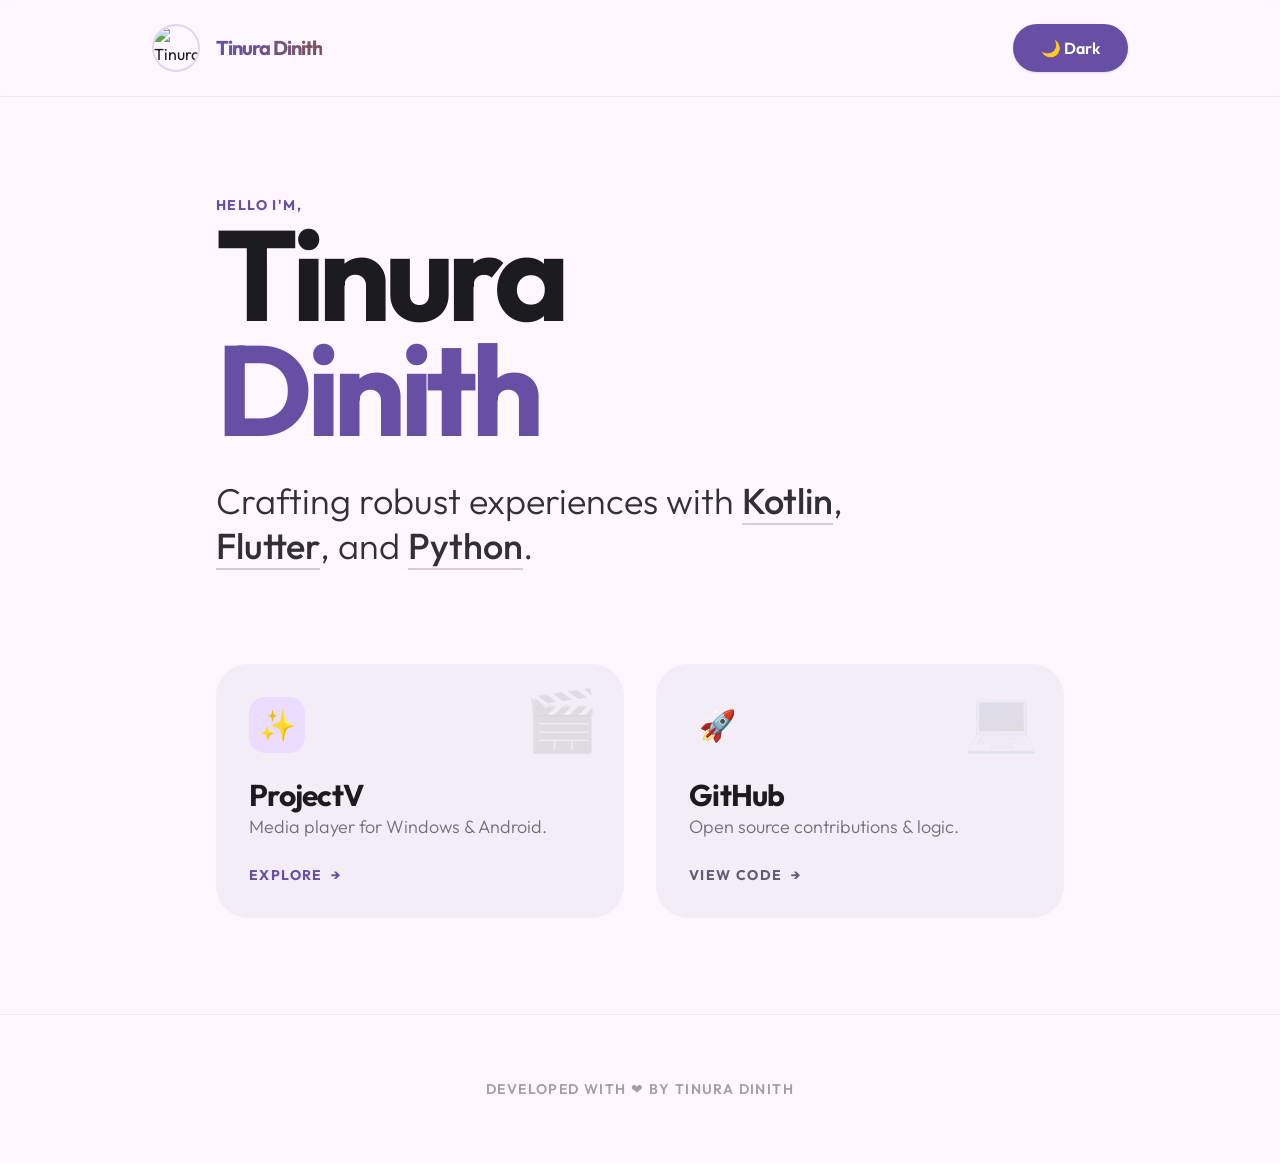
==== commit d3ac8208: ".." ====
--- a/index.html
+++ b/index.html
@@ -4,7 +4,7 @@
 <head>
     <meta charset="UTF-8">
     <meta name="viewport" content="width=device-width, initial-scale=1.0">
-    <title>Tinura Dinith | Pro Developer</title>
+    <title>Tinura Dinith</title>
     <link rel="icon" type="image/png" href="https://avatars.githubusercontent.com/u/87059430?v=4">
     <link rel="apple-touch-icon" href="https://avatars.githubusercontent.com/u/87059430?v=4">
     <link rel="stylesheet" href="styles.css">
@@ -40,8 +40,8 @@
         <section class="space-y-8 animate-scale-up">
             <div class="space-y-2">
                 <span
-                    class="text-brand-primary font-bold tracking-widest uppercase text-sm animate-fade-in stagger-1">Creative
-                    Developer</span>
+                    class="text-brand-primary font-bold tracking-widest uppercase text-sm animate-fade-in stagger-1">Hello
+                    I'm,</span>
                 <h1 class="text-7xl sm:text-9xl font-bold tracking-tighter leading-[0.9] animate-fade-in stagger-2">
                     Tinura<br><span class="text-brand-primary">Dinith</span>
                 </h1>
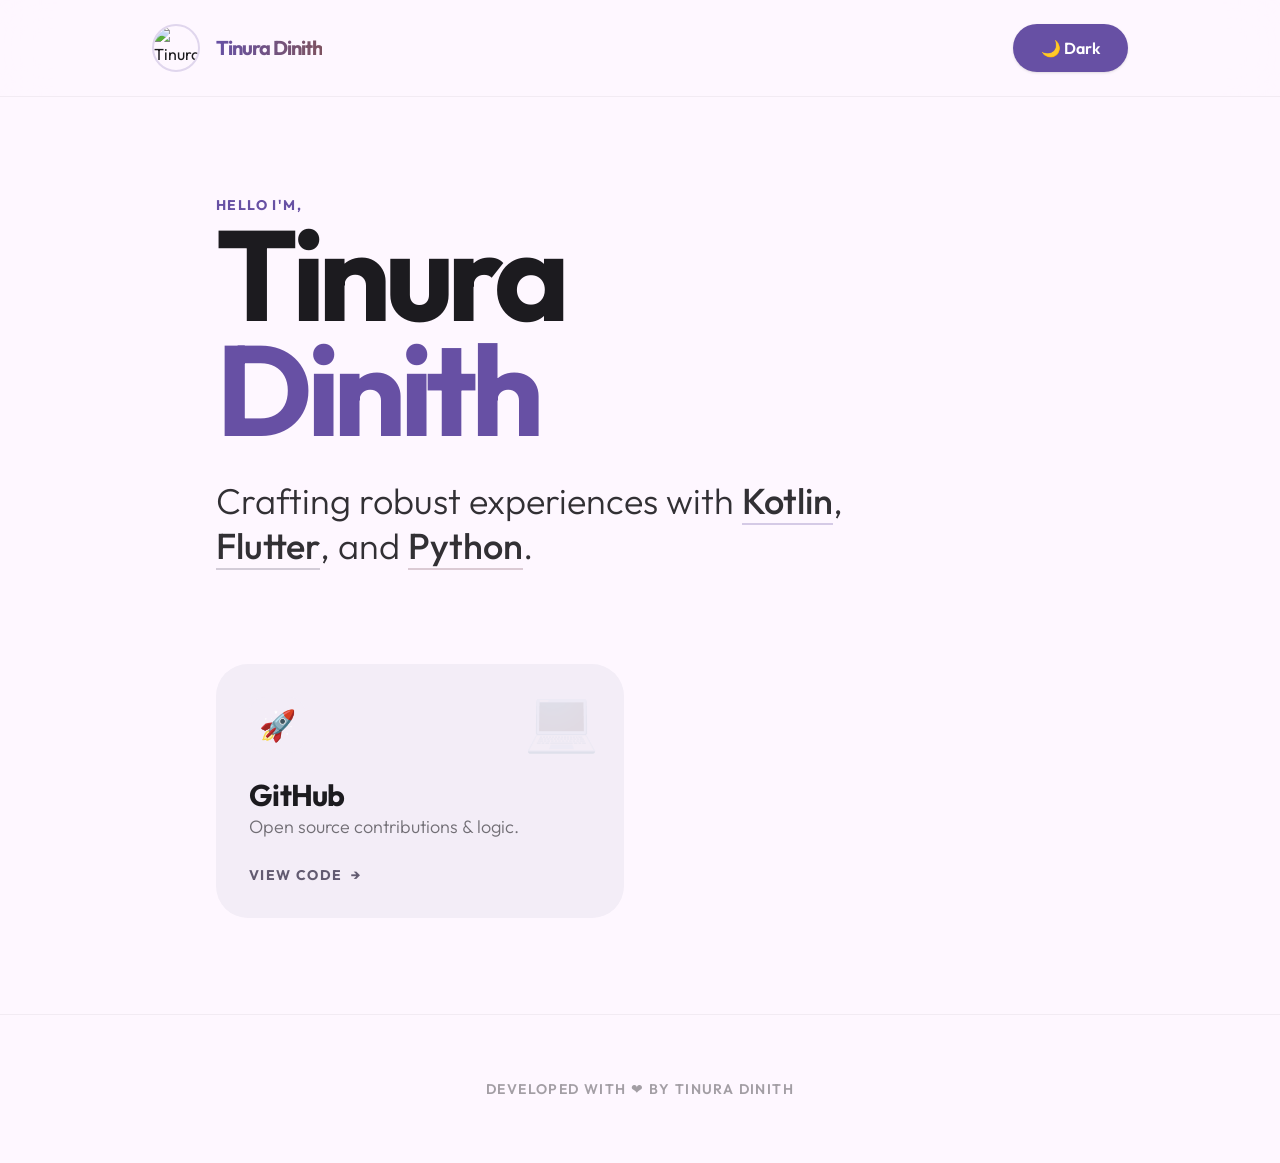
==== commit 45df65f4: "Remove ProjectV card from index.html Removed ProjectV card from the grid section." ====
--- a/index.html
+++ b/index.html
@@ -55,23 +55,6 @@
         </section>
 
         <section class="grid grid-cols-1 sm:grid-cols-2 gap-8 animate-slide-up stagger-3">
-            <a href="projectv.html" class="m3-card group relative overflow-hidden">
-                <div class="absolute top-0 right-0 p-6 opacity-10 group-hover:opacity-20 transition-opacity text-6xl">🎬
-                </div>
-                <div class="space-y-6 relative z-10">
-                    <div
-                        class="w-14 h-14 rounded-2xl bg-brand-primary-container flex items-center justify-center text-3xl group-hover:rotate-6 transition-transform duration-500">
-                        ✨
-                    </div>
-                    <div>
-                        <h2 class="text-3xl font-bold tracking-tight">ProjectV</h2>
-                        <p class="text-lg opacity-60 font-light">Media player for Windows & Android.</p>
-                    </div>
-                    <div class="flex items-center gap-2 text-brand-primary font-bold text-sm uppercase tracking-widest">
-                        Explore <span class="group-hover:translate-x-2 transition-transform">→</span>
-                    </div>
-                </div>
-            </a>
 
             <a href="https://github.com/TinuraD" target="_blank" class="m3-card group relative overflow-hidden">
                 <div class="absolute top-0 right-0 p-6 opacity-10 group-hover:opacity-20 transition-opacity text-6xl">💻
@@ -100,4 +83,4 @@
 
 </body>
 
-</html>+</html>
